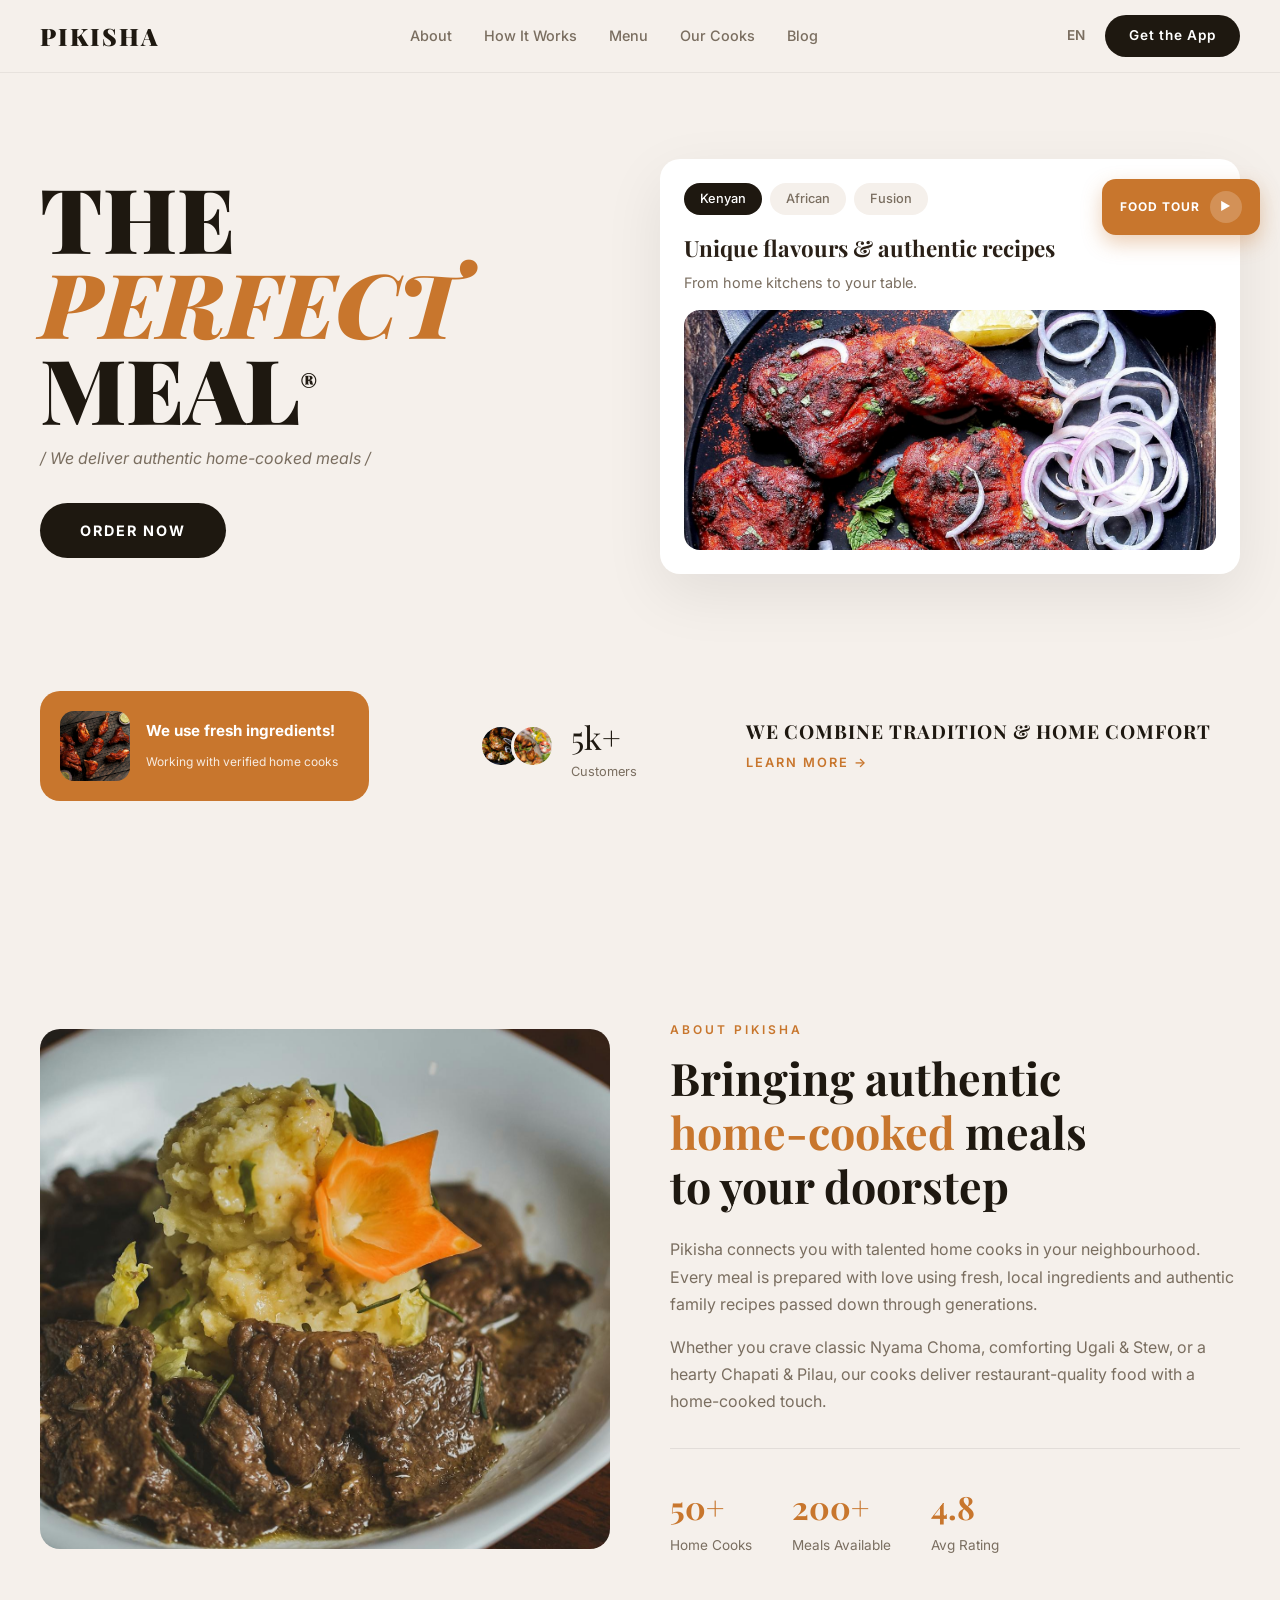
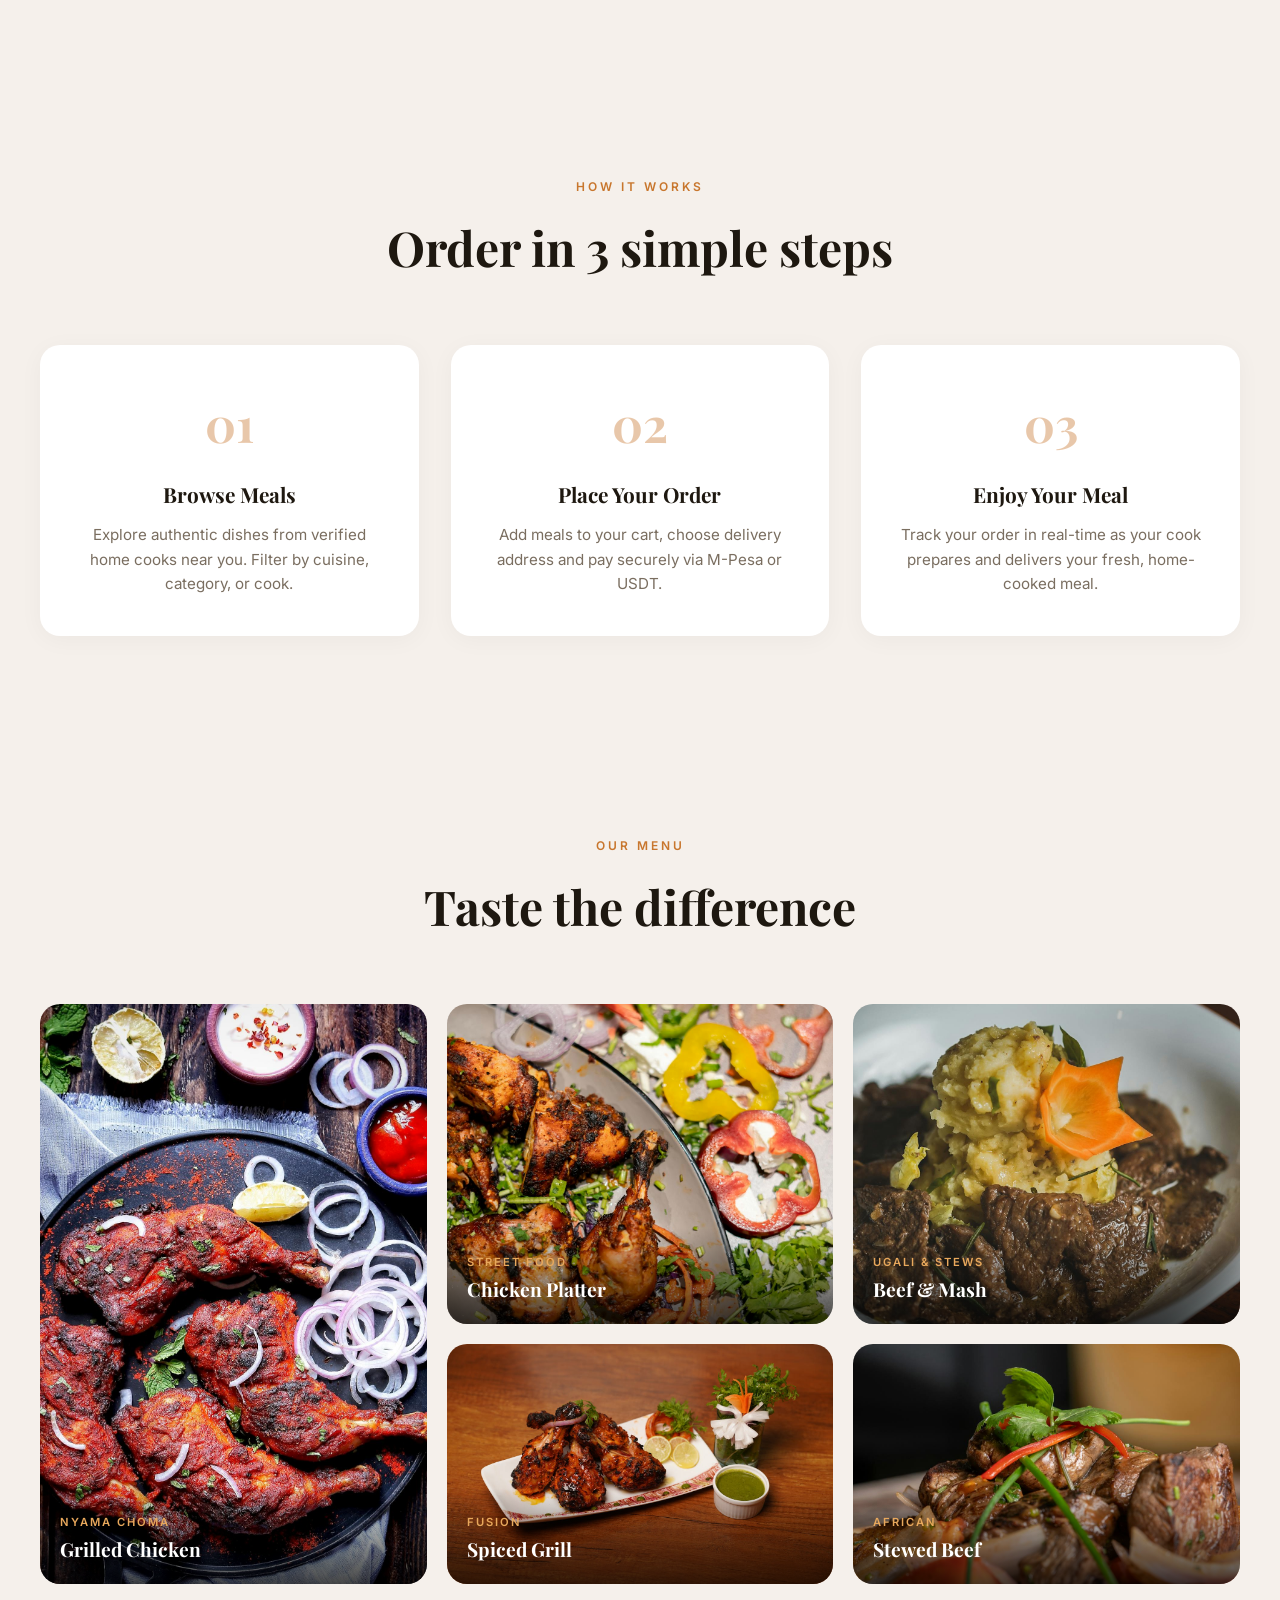
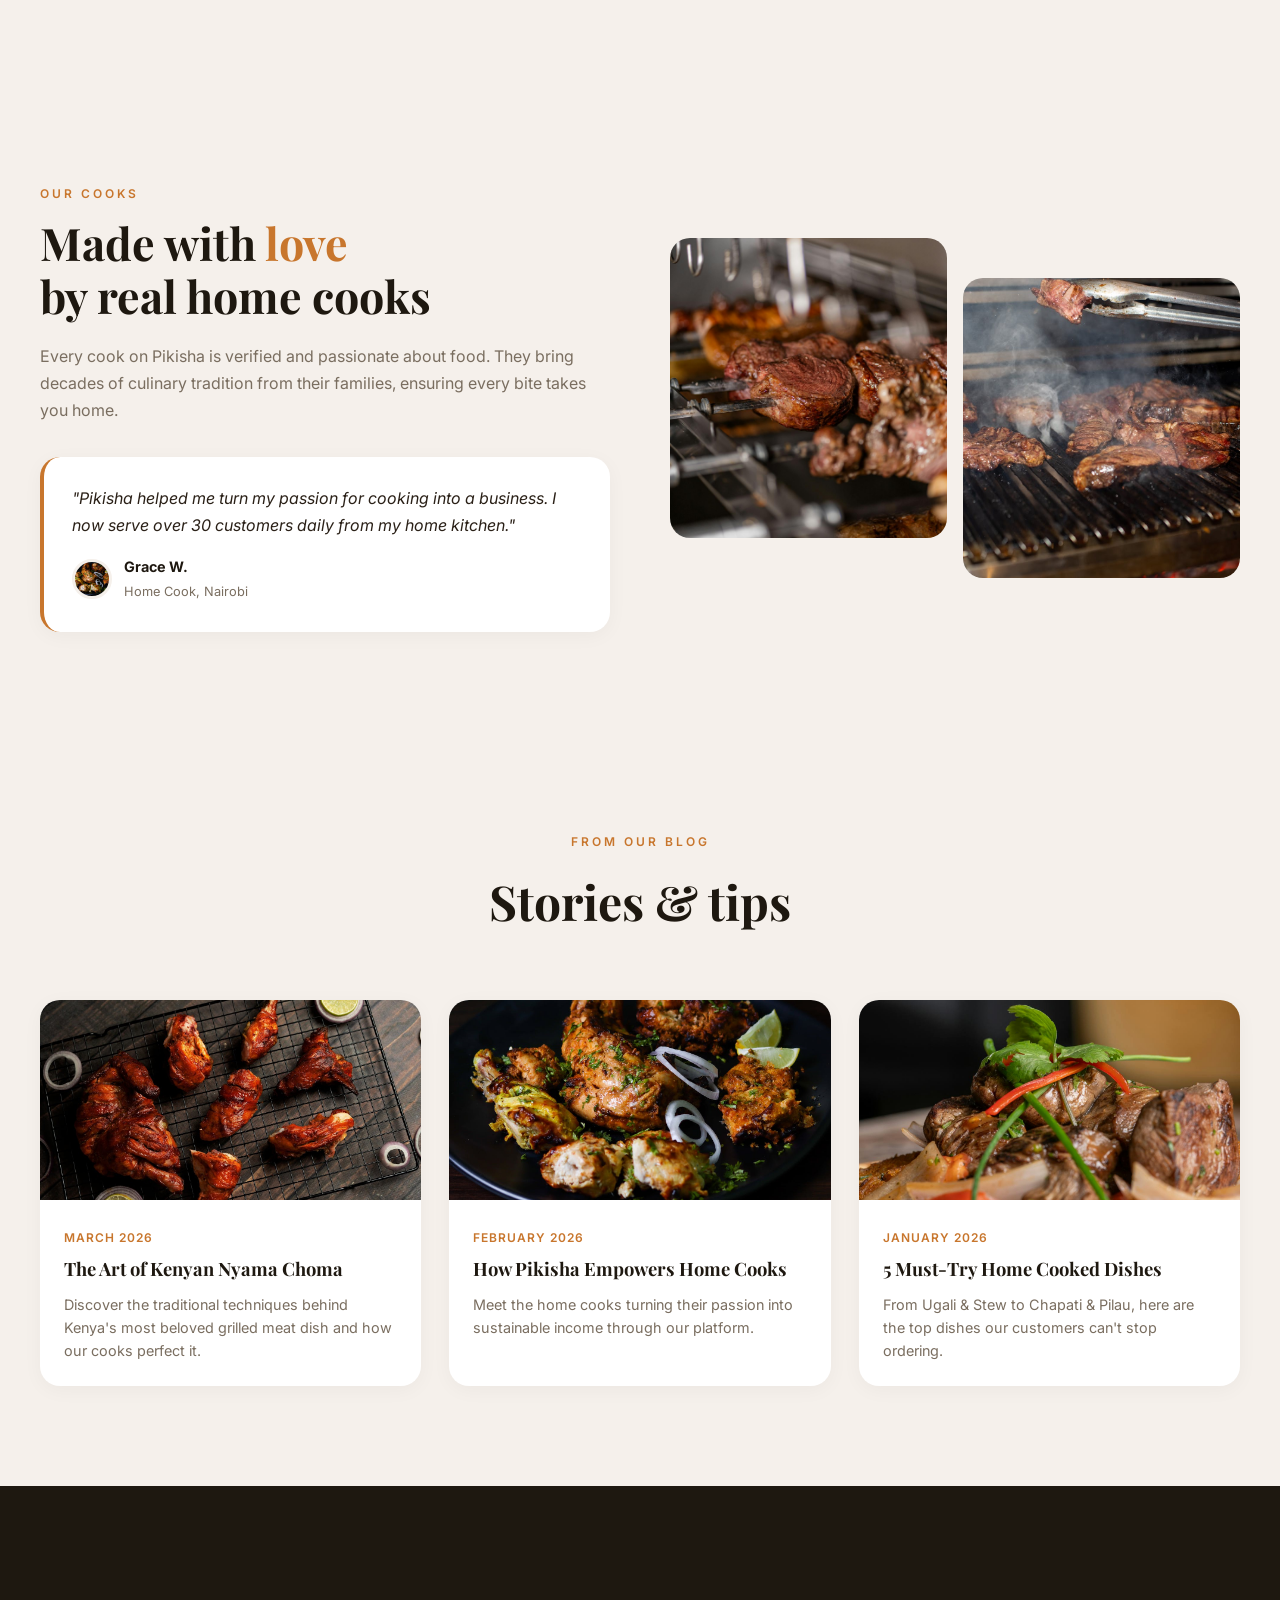
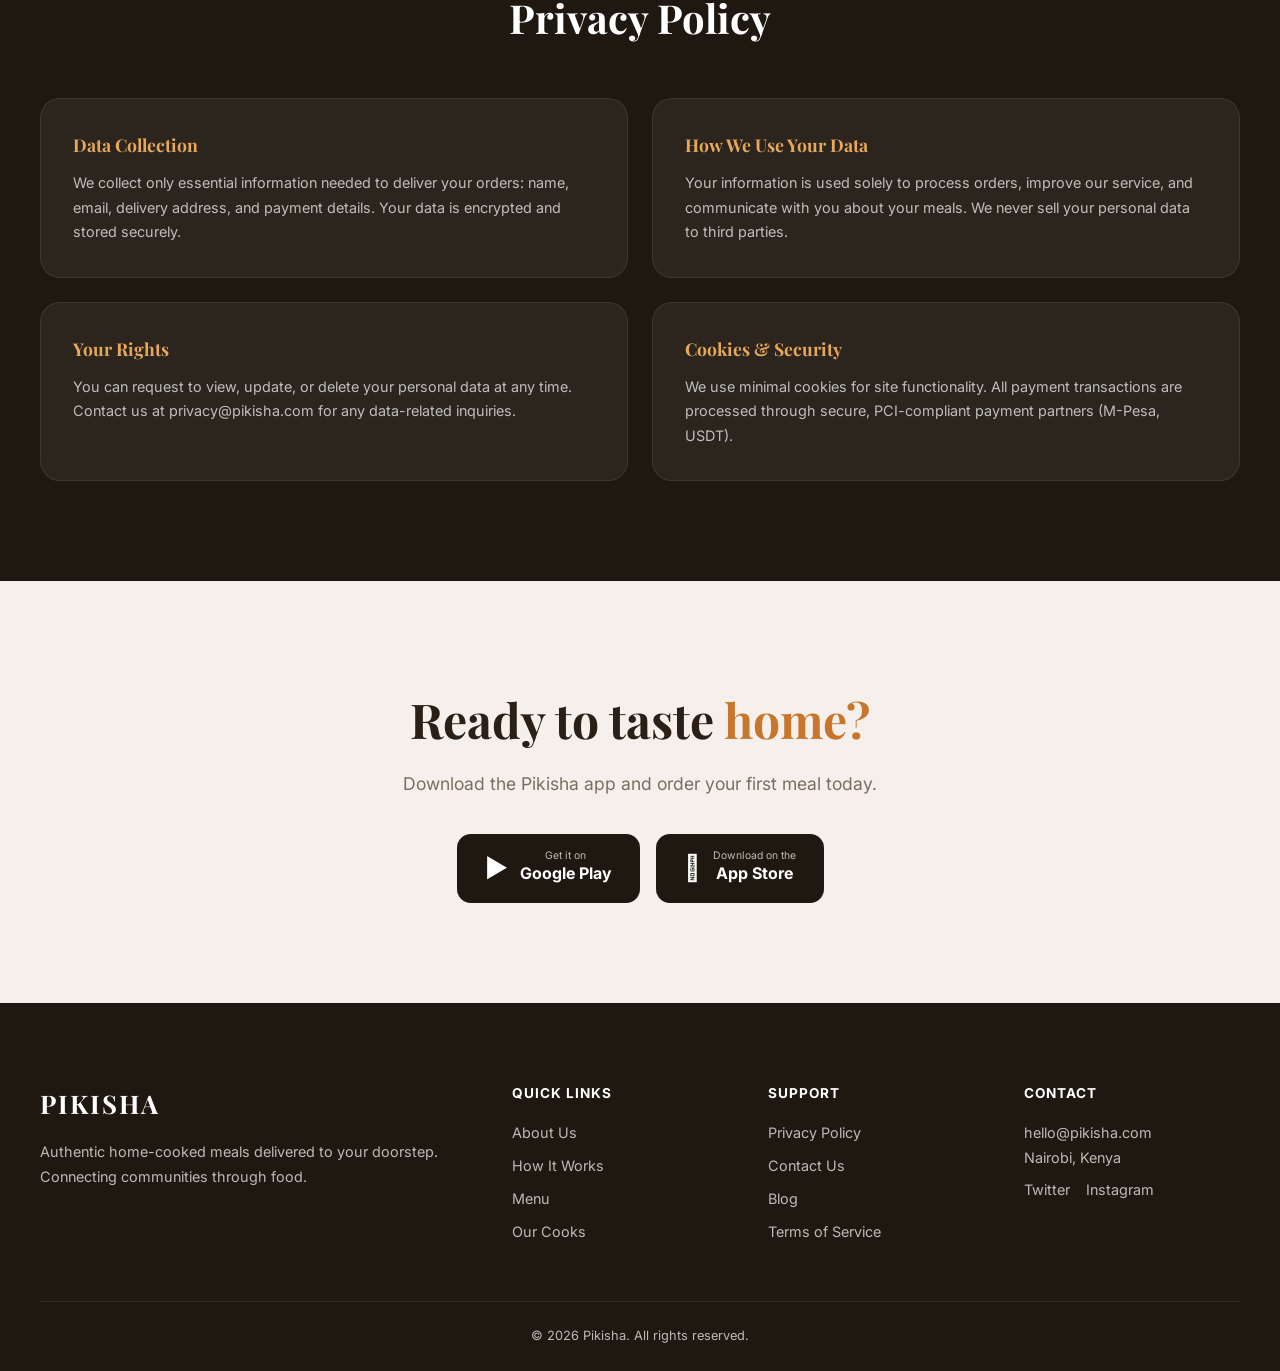
==== index.html @ 819c5a6e "first commit" ====
<!DOCTYPE html>
<html lang="en">
<head>
  <meta charset="UTF-8">
  <meta name="viewport" content="width=device-width, initial-scale=1.0">
  <title>Pikisha - Authentic Home-Cooked Meals Delivered</title>
  <link rel="stylesheet" href="style.css">
  <link href="https://fonts.googleapis.com/css2?family=Playfair+Display:wght@400;700;900&family=Inter:wght@300;400;500;600;700&display=swap" rel="stylesheet">
</head>
<body>

  <!-- Navigation -->
  <nav class="nav">
    <div class="nav-inner">
      <a href="#" class="logo">PIKISHA</a>
      <div class="nav-links" id="navLinks">
        <a href="#about">About</a>
        <a href="#how-it-works">How It Works</a>
        <a href="#menu">Menu</a>
        <a href="#cooks">Our Cooks</a>
        <a href="#blog">Blog</a>
      </div>
      <div class="nav-right">
        <a href="#privacy" class="nav-lang">EN</a>
        <a href="#contact" class="btn-nav">Get the App</a>
      </div>
      <button class="hamburger" id="hamburger" aria-label="Menu">
        <span></span><span></span><span></span>
      </button>
    </div>
  </nav>

  <!-- Hero Section -->
  <section class="hero">
    <div class="hero-left">
      <h1 class="hero-title">
        THE<br>
        <span class="hero-accent">PERFECT</span><br>
        MEAL<sup>&reg;</sup>
      </h1>
      <p class="hero-subtitle">/ We deliver authentic home-cooked meals /</p>
      <a href="#contact" class="btn-hero">ORDER NOW</a>
    </div>
    <div class="hero-right">
      <div class="hero-card">
        <div class="hero-card-tabs">
          <span class="tab active">Kenyan</span>
          <span class="tab">African</span>
          <span class="tab">Fusion</span>
        </div>
        <h3>Unique flavours &amp; authentic recipes</h3>
        <p class="hero-card-sub">From home kitchens to your table.</p>
        <div class="hero-card-image">
          <img src="pexels-saveurssecretes-5987010.jpg" alt="Grilled meat dish">
        </div>
      </div>
      <div class="hero-tour">
        <span>FOOD TOUR</span>
        <div class="tour-play">&#9654;</div>
      </div>
    </div>
    <div class="hero-bottom">
      <div class="hero-materials">
        <img src="pexels-mithulvarshan-8156645.jpg" alt="Fresh ingredients">
        <div class="materials-text">
          <strong>We use fresh ingredients!</strong>
          <span>Working with verified home cooks</span>
        </div>
      </div>
      <div class="hero-stats">
        <div class="stat-avatars">
          <div class="avatar" style="background-image:url('pexels-sohanikamat-8284645.jpg')"></div>
          <div class="avatar" style="background-image:url('pexels-lpfstudio023-31771054.jpg')"></div>
        </div>
        <div class="stat-number">
          <em>5k+</em>
          <span>Customers</span>
        </div>
      </div>
      <div class="hero-combine">
        <h4>WE COMBINE TRADITION &amp; HOME COMFORT</h4>
        <a href="#about" class="learn-more">LEARN MORE &rarr;</a>
      </div>
    </div>
  </section>

  <!-- About Section -->
  <section class="about" id="about">
    <div class="section-grid">
      <div class="about-image">
        <img src="pexels-itstorresgodwin-18176513.jpg" alt="Beef and mashed potatoes">
      </div>
      <div class="about-content">
        <p class="section-tag">ABOUT PIKISHA</p>
        <h2>Bringing authentic<br><span class="accent">home-cooked</span> meals<br>to your doorstep</h2>
        <p class="about-text">
          Pikisha connects you with talented home cooks in your neighbourhood. Every meal is prepared with love using fresh, local ingredients and authentic family recipes passed down through generations.
        </p>
        <p class="about-text">
          Whether you crave classic Nyama Choma, comforting Ugali &amp; Stew, or a hearty Chapati &amp; Pilau, our cooks deliver restaurant-quality food with a home-cooked touch.
        </p>
        <div class="about-stats">
          <div class="about-stat">
            <strong>50+</strong>
            <span>Home Cooks</span>
          </div>
          <div class="about-stat">
            <strong>200+</strong>
            <span>Meals Available</span>
          </div>
          <div class="about-stat">
            <strong>4.8</strong>
            <span>Avg Rating</span>
          </div>
        </div>
      </div>
    </div>
  </section>

  <!-- How It Works -->
  <section class="how-it-works" id="how-it-works">
    <p class="section-tag center">HOW IT WORKS</p>
    <h2 class="section-title">Order in 3 simple steps</h2>
    <div class="steps-grid">
      <div class="step-card">
        <div class="step-number">01</div>
        <h3>Browse Meals</h3>
        <p>Explore authentic dishes from verified home cooks near you. Filter by cuisine, category, or cook.</p>
      </div>
      <div class="step-card">
        <div class="step-number">02</div>
        <h3>Place Your Order</h3>
        <p>Add meals to your cart, choose delivery address and pay securely via M-Pesa or USDT.</p>
      </div>
      <div class="step-card">
        <div class="step-number">03</div>
        <h3>Enjoy Your Meal</h3>
        <p>Track your order in real-time as your cook prepares and delivers your fresh, home-cooked meal.</p>
      </div>
    </div>
  </section>

  <!-- Menu Gallery -->
  <section class="menu" id="menu">
    <p class="section-tag center">OUR MENU</p>
    <h2 class="section-title">Taste the difference</h2>
    <div class="menu-grid">
      <div class="menu-item large">
        <img src="pexels-saveurssecretes-5987010.jpg" alt="Tandoori chicken">
        <div class="menu-overlay">
          <span class="menu-cat">Nyama Choma</span>
          <h3>Grilled Chicken</h3>
        </div>
      </div>
      <div class="menu-item">
        <img src="pexels-lpfstudio023-31771054.jpg" alt="Grilled chicken platter">
        <div class="menu-overlay">
          <span class="menu-cat">Street Food</span>
          <h3>Chicken Platter</h3>
        </div>
      </div>
      <div class="menu-item">
        <img src="pexels-itstorresgodwin-18176513.jpg" alt="Beef stew">
        <div class="menu-overlay">
          <span class="menu-cat">Ugali &amp; Stews</span>
          <h3>Beef &amp; Mash</h3>
        </div>
      </div>
      <div class="menu-item">
        <img src="pexels-jack-baghel-2199968-20371531.jpg" alt="Grilled meat">
        <div class="menu-overlay">
          <span class="menu-cat">Fusion</span>
          <h3>Spiced Grill</h3>
        </div>
      </div>
      <div class="menu-item">
        <img src="pexels-nano-erdozain-120534369-30766446.jpg" alt="Meat dish">
        <div class="menu-overlay">
          <span class="menu-cat">African</span>
          <h3>Stewed Beef</h3>
        </div>
      </div>
    </div>
  </section>

  <!-- Cooks / Testimonial -->
  <section class="cooks" id="cooks">
    <div class="section-grid">
      <div class="cooks-content">
        <p class="section-tag">OUR COOKS</p>
        <h2>Made with <span class="accent">love</span><br>by real home cooks</h2>
        <p class="about-text">
          Every cook on Pikisha is verified and passionate about food. They bring decades of culinary tradition from their families, ensuring every bite takes you home.
        </p>
        <div class="testimonial">
          <p class="quote">"Pikisha helped me turn my passion for cooking into a business. I now serve over 30 customers daily from my home kitchen."</p>
          <div class="testimonial-author">
            <div class="avatar small" style="background-image:url('pexels-sohanikamat-8284645.jpg')"></div>
            <div>
              <strong>Grace W.</strong>
              <span>Home Cook, Nairobi</span>
            </div>
          </div>
        </div>
      </div>
      <div class="cooks-images">
        <img src="pexels-wolfart-32383601.jpg" alt="Grilling meat" class="cooks-img-1">
        <img src="pexels-vidalbalielojrfotografia-14515097.jpg" alt="Meat on grill" class="cooks-img-2">
      </div>
    </div>
  </section>

  <!-- Blog Section -->
  <section class="blog" id="blog">
    <p class="section-tag center">FROM OUR BLOG</p>
    <h2 class="section-title">Stories &amp; tips</h2>
    <div class="blog-grid">
      <article class="blog-card">
        <div class="blog-img">
          <img src="pexels-mithulvarshan-8156645.jpg" alt="Grilled chicken">
        </div>
        <div class="blog-body">
          <span class="blog-date">March 2026</span>
          <h3>The Art of Kenyan Nyama Choma</h3>
          <p>Discover the traditional techniques behind Kenya's most beloved grilled meat dish and how our cooks perfect it.</p>
        </div>
      </article>
      <article class="blog-card">
        <div class="blog-img">
          <img src="pexels-sohanikamat-8284645.jpg" alt="Chicken dish">
        </div>
        <div class="blog-body">
          <span class="blog-date">February 2026</span>
          <h3>How Pikisha Empowers Home Cooks</h3>
          <p>Meet the home cooks turning their passion into sustainable income through our platform.</p>
        </div>
      </article>
      <article class="blog-card">
        <div class="blog-img">
          <img src="pexels-nano-erdozain-120534369-30766446.jpg" alt="Stewed meat">
        </div>
        <div class="blog-body">
          <span class="blog-date">January 2026</span>
          <h3>5 Must-Try Home Cooked Dishes</h3>
          <p>From Ugali &amp; Stew to Chapati &amp; Pilau, here are the top dishes our customers can't stop ordering.</p>
        </div>
      </article>
    </div>
  </section>

  <!-- Privacy Policy -->
  <section class="privacy" id="privacy">
    <div class="privacy-inner">
      <h2>Privacy Policy</h2>
      <div class="privacy-grid">
        <div class="privacy-card">
          <h3>Data Collection</h3>
          <p>We collect only essential information needed to deliver your orders: name, email, delivery address, and payment details. Your data is encrypted and stored securely.</p>
        </div>
        <div class="privacy-card">
          <h3>How We Use Your Data</h3>
          <p>Your information is used solely to process orders, improve our service, and communicate with you about your meals. We never sell your personal data to third parties.</p>
        </div>
        <div class="privacy-card">
          <h3>Your Rights</h3>
          <p>You can request to view, update, or delete your personal data at any time. Contact us at privacy@pikisha.com for any data-related inquiries.</p>
        </div>
        <div class="privacy-card">
          <h3>Cookies &amp; Security</h3>
          <p>We use minimal cookies for site functionality. All payment transactions are processed through secure, PCI-compliant payment partners (M-Pesa, USDT).</p>
        </div>
      </div>
    </div>
  </section>

  <!-- Contact / CTA -->
  <section class="contact" id="contact">
    <div class="contact-inner">
      <h2>Ready to taste <span class="accent">home?</span></h2>
      <p>Download the Pikisha app and order your first meal today.</p>
      <div class="contact-buttons">
        <a href="#" class="btn-download">
          <span class="btn-icon">&#9654;</span>
          <div>
            <small>Get it on</small>
            <strong>Google Play</strong>
          </div>
        </a>
        <a href="#" class="btn-download">
          <span class="btn-icon">&#63743;</span>
          <div>
            <small>Download on the</small>
            <strong>App Store</strong>
          </div>
        </a>
      </div>
    </div>
  </section>

  <!-- Footer -->
  <footer class="footer">
    <div class="footer-inner">
      <div class="footer-col">
        <h3 class="footer-logo">PIKISHA</h3>
        <p>Authentic home-cooked meals delivered to your doorstep. Connecting communities through food.</p>
      </div>
      <div class="footer-col">
        <h4>Quick Links</h4>
        <a href="#about">About Us</a>
        <a href="#how-it-works">How It Works</a>
        <a href="#menu">Menu</a>
        <a href="#cooks">Our Cooks</a>
      </div>
      <div class="footer-col">
        <h4>Support</h4>
        <a href="#privacy">Privacy Policy</a>
        <a href="#contact">Contact Us</a>
        <a href="#blog">Blog</a>
        <a href="#">Terms of Service</a>
      </div>
      <div class="footer-col">
        <h4>Contact</h4>
        <p>hello@pikisha.com</p>
        <p>Nairobi, Kenya</p>
        <div class="social-links">
          <a href="#">Twitter</a>
          <a href="#">Instagram</a>
        </div>
      </div>
    </div>
    <div class="footer-bottom">
      <p>&copy; 2026 Pikisha. All rights reserved.</p>
    </div>
  </footer>

  <script src="script.js"></script>
</body>
</html>
---- style.css ----
/* ===== Reset & Base ===== */
*, *::before, *::after { margin: 0; padding: 0; box-sizing: border-box; }
html { scroll-behavior: smooth; }
body {
  font-family: 'Inter', sans-serif;
  background: #f5f0eb;
  color: #2a2017;
  line-height: 1.6;
  overflow-x: hidden;
}
img { max-width: 100%; display: block; }
a { text-decoration: none; color: inherit; }

/* ===== Colors ===== */
:root {
  --warm: #c8762d;
  --warm-light: #e8a85c;
  --dark: #1e1810;
  --cream: #f5f0eb;
  --card: #ffffff;
  --text: #2a2017;
  --text-light: #7a6e60;
  --text-lighter: #b0a595;
  --radius: 20px;
}

/* ===== Typography ===== */
h1, h2, h3, h4 { font-family: 'Playfair Display', serif; }
.accent { color: var(--warm); }
.section-tag {
  font-size: 0.75rem;
  letter-spacing: 3px;
  text-transform: uppercase;
  color: var(--warm);
  font-weight: 600;
  margin-bottom: 12px;
}
.section-tag.center { text-align: center; }
.section-title {
  font-size: clamp(2rem, 4vw, 3rem);
  text-align: center;
  margin-bottom: 60px;
  color: var(--dark);
}

/* ===== Navigation ===== */
.nav {
  position: fixed;
  top: 0; left: 0; right: 0;
  z-index: 100;
  background: rgba(245, 240, 235, 0.92);
  backdrop-filter: blur(16px);
  border-bottom: 1px solid rgba(0,0,0,0.06);
}
.nav-inner {
  max-width: 1280px;
  margin: 0 auto;
  padding: 0 40px;
  height: 72px;
  display: flex;
  align-items: center;
  justify-content: space-between;
}
.logo {
  font-family: 'Playfair Display', serif;
  font-size: 1.5rem;
  font-weight: 900;
  letter-spacing: 2px;
  color: var(--dark);
}
.nav-links { display: flex; gap: 32px; }
.nav-links a {
  font-size: 0.9rem;
  font-weight: 500;
  color: var(--text-light);
  transition: color 0.2s;
}
.nav-links a:hover { color: var(--warm); }
.nav-right { display: flex; align-items: center; gap: 20px; }
.nav-lang { font-size: 0.85rem; font-weight: 600; color: var(--text-light); }
.btn-nav {
  background: var(--dark);
  color: #fff;
  padding: 10px 24px;
  border-radius: 50px;
  font-size: 0.85rem;
  font-weight: 600;
  letter-spacing: 1px;
  transition: background 0.2s;
}
.btn-nav:hover { background: var(--warm); }
.hamburger {
  display: none;
  flex-direction: column;
  gap: 5px;
  background: none;
  border: none;
  cursor: pointer;
}
.hamburger span {
  width: 24px; height: 2px;
  background: var(--dark);
  transition: 0.3s;
}

/* ===== Hero ===== */
.hero {
  max-width: 1280px;
  margin: 0 auto;
  padding: 120px 40px 60px;
  display: grid;
  grid-template-columns: 1fr 1fr;
  grid-template-rows: auto auto;
  gap: 40px;
  min-height: 100vh;
  align-items: center;
}
.hero-left { grid-row: 1; }
.hero-title {
  font-size: clamp(3.5rem, 7vw, 6.5rem);
  font-weight: 900;
  line-height: 0.95;
  color: var(--dark);
  margin-bottom: 16px;
}
.hero-title sup { font-size: 0.3em; vertical-align: super; }
.hero-accent {
  font-family: 'Playfair Display', serif;
  font-style: italic;
  color: var(--warm);
}
.hero-subtitle {
  font-size: 1rem;
  color: var(--text-light);
  font-style: italic;
  margin-bottom: 32px;
}
.btn-hero {
  display: inline-block;
  background: var(--dark);
  color: #fff;
  padding: 16px 40px;
  border-radius: 50px;
  font-size: 0.9rem;
  font-weight: 700;
  letter-spacing: 2px;
  transition: all 0.3s;
}
.btn-hero:hover {
  background: var(--warm);
  transform: translateY(-2px);
  box-shadow: 0 8px 24px rgba(200, 118, 45, 0.3);
}

.hero-right { grid-row: 1; position: relative; }
.hero-card {
  background: var(--card);
  border-radius: var(--radius);
  padding: 24px;
  box-shadow: 0 20px 60px rgba(0,0,0,0.08);
}
.hero-card-tabs { display: flex; gap: 8px; margin-bottom: 16px; }
.tab {
  padding: 6px 16px;
  border-radius: 20px;
  font-size: 0.8rem;
  font-weight: 500;
  background: var(--cream);
  color: var(--text-light);
  cursor: pointer;
  transition: 0.2s;
}
.tab.active { background: var(--dark); color: #fff; }
.hero-card h3 {
  font-size: 1.4rem;
  margin-bottom: 4px;
}
.hero-card-sub { font-size: 0.9rem; color: var(--text-light); margin-bottom: 16px; }
.hero-card-image {
  border-radius: 16px;
  overflow: hidden;
  height: 240px;
}
.hero-card-image img {
  width: 100%; height: 100%;
  object-fit: cover;
}
.hero-tour {
  position: absolute;
  top: 20px;
  right: -20px;
  background: var(--warm);
  color: #fff;
  padding: 12px 18px;
  border-radius: 14px;
  display: flex;
  align-items: center;
  gap: 10px;
  font-size: 0.75rem;
  font-weight: 700;
  letter-spacing: 1px;
  box-shadow: 0 8px 20px rgba(200, 118, 45, 0.35);
}
.tour-play {
  width: 32px; height: 32px;
  background: rgba(255,255,255,0.2);
  border-radius: 50%;
  display: flex;
  align-items: center;
  justify-content: center;
  font-size: 0.7rem;
}

/* Hero bottom row */
.hero-bottom {
  grid-column: 1 / -1;
  display: grid;
  grid-template-columns: 1fr 1fr 1.5fr;
  gap: 24px;
  align-items: center;
}
.hero-materials {
  background: var(--warm);
  border-radius: var(--radius);
  padding: 20px;
  display: flex;
  gap: 16px;
  align-items: center;
  color: #fff;
}
.hero-materials img {
  width: 70px; height: 70px;
  border-radius: 14px;
  object-fit: cover;
}
.materials-text strong {
  display: block;
  font-size: 0.95rem;
  margin-bottom: 4px;
}
.materials-text span { font-size: 0.75rem; opacity: 0.85; }

.hero-stats { display: flex; align-items: center; gap: 16px; justify-content: center; }
.stat-avatars { display: flex; }
.avatar {
  width: 44px; height: 44px;
  border-radius: 50%;
  background-size: cover;
  background-position: center;
  border: 3px solid var(--cream);
}
.avatar:nth-child(2) { margin-left: -12px; }
.avatar.small { width: 40px; height: 40px; }
.stat-number em {
  font-family: 'Playfair Display', serif;
  font-size: 2rem;
  color: var(--dark);
  font-style: normal;
}
.stat-number span {
  display: block;
  font-size: 0.8rem;
  color: var(--text-light);
}

.hero-combine h4 {
  font-size: 1.2rem;
  letter-spacing: 1px;
  color: var(--dark);
  line-height: 1.4;
}
.learn-more {
  display: inline-block;
  margin-top: 8px;
  font-size: 0.8rem;
  font-weight: 600;
  letter-spacing: 2px;
  color: var(--warm);
}

/* ===== About ===== */
.about {
  padding: 120px 40px;
  max-width: 1280px;
  margin: 0 auto;
}
.section-grid {
  display: grid;
  grid-template-columns: 1fr 1fr;
  gap: 60px;
  align-items: center;
}
.about-image {
  border-radius: var(--radius);
  overflow: hidden;
  height: 520px;
}
.about-image img {
  width: 100%; height: 100%;
  object-fit: cover;
}
.about-content h2 {
  font-size: clamp(2rem, 3.5vw, 2.8rem);
  line-height: 1.2;
  margin-bottom: 24px;
  color: var(--dark);
}
.about-text {
  font-size: 1rem;
  color: var(--text-light);
  margin-bottom: 16px;
  line-height: 1.7;
}
.about-stats {
  display: flex;
  gap: 40px;
  margin-top: 32px;
  padding-top: 32px;
  border-top: 1px solid rgba(0,0,0,0.08);
}
.about-stat strong {
  display: block;
  font-family: 'Playfair Display', serif;
  font-size: 2rem;
  color: var(--warm);
}
.about-stat span {
  font-size: 0.85rem;
  color: var(--text-light);
}

/* ===== How It Works ===== */
.how-it-works {
  padding: 100px 40px;
  max-width: 1280px;
  margin: 0 auto;
}
.steps-grid {
  display: grid;
  grid-template-columns: repeat(3, 1fr);
  gap: 32px;
}
.step-card {
  background: var(--card);
  border-radius: var(--radius);
  padding: 40px 32px;
  text-align: center;
  box-shadow: 0 4px 24px rgba(0,0,0,0.04);
  transition: transform 0.3s, box-shadow 0.3s;
}
.step-card:hover {
  transform: translateY(-6px);
  box-shadow: 0 12px 40px rgba(0,0,0,0.08);
}
.step-number {
  font-family: 'Playfair Display', serif;
  font-size: 3rem;
  font-weight: 700;
  color: var(--warm);
  opacity: 0.4;
  margin-bottom: 16px;
}
.step-card h3 {
  font-size: 1.3rem;
  margin-bottom: 12px;
  color: var(--dark);
}
.step-card p {
  font-size: 0.95rem;
  color: var(--text-light);
  line-height: 1.6;
}

/* ===== Menu Gallery ===== */
.menu {
  padding: 100px 40px;
  max-width: 1280px;
  margin: 0 auto;
}
.menu-grid {
  display: grid;
  grid-template-columns: repeat(3, 1fr);
  grid-template-rows: 320px 240px;
  gap: 20px;
}
.menu-item {
  border-radius: var(--radius);
  overflow: hidden;
  position: relative;
  cursor: pointer;
}
.menu-item.large {
  grid-row: 1 / 3;
}
.menu-item img {
  width: 100%; height: 100%;
  object-fit: cover;
  transition: transform 0.4s;
}
.menu-item:hover img { transform: scale(1.05); }
.menu-overlay {
  position: absolute;
  bottom: 0; left: 0; right: 0;
  padding: 20px;
  background: linear-gradient(transparent, rgba(0,0,0,0.7));
  color: #fff;
}
.menu-cat {
  font-size: 0.7rem;
  font-weight: 600;
  letter-spacing: 2px;
  text-transform: uppercase;
  color: var(--warm-light);
}
.menu-overlay h3 {
  font-size: 1.2rem;
  color: #fff;
}

/* ===== Cooks ===== */
.cooks {
  padding: 100px 40px;
  max-width: 1280px;
  margin: 0 auto;
}
.cooks-content h2 {
  font-size: clamp(2rem, 3.5vw, 2.8rem);
  line-height: 1.2;
  margin-bottom: 20px;
  color: var(--dark);
}
.testimonial {
  margin-top: 32px;
  padding: 28px;
  background: var(--card);
  border-radius: var(--radius);
  border-left: 4px solid var(--warm);
  box-shadow: 0 4px 20px rgba(0,0,0,0.04);
}
.quote {
  font-style: italic;
  font-size: 1rem;
  color: var(--text);
  line-height: 1.7;
  margin-bottom: 16px;
}
.testimonial-author {
  display: flex;
  align-items: center;
  gap: 12px;
}
.testimonial-author strong {
  display: block;
  font-size: 0.9rem;
  color: var(--dark);
}
.testimonial-author span {
  font-size: 0.8rem;
  color: var(--text-light);
}
.cooks-images {
  display: grid;
  grid-template-columns: 1fr 1fr;
  gap: 16px;
}
.cooks-img-1, .cooks-img-2 {
  border-radius: var(--radius);
  height: 300px;
  object-fit: cover;
  width: 100%;
}
.cooks-img-2 { margin-top: 40px; }

/* ===== Blog ===== */
.blog {
  padding: 100px 40px;
  max-width: 1280px;
  margin: 0 auto;
}
.blog-grid {
  display: grid;
  grid-template-columns: repeat(3, 1fr);
  gap: 28px;
}
.blog-card {
  background: var(--card);
  border-radius: var(--radius);
  overflow: hidden;
  box-shadow: 0 4px 20px rgba(0,0,0,0.04);
  transition: transform 0.3s, box-shadow 0.3s;
}
.blog-card:hover {
  transform: translateY(-4px);
  box-shadow: 0 12px 40px rgba(0,0,0,0.08);
}
.blog-img { height: 200px; overflow: hidden; }
.blog-img img { width: 100%; height: 100%; object-fit: cover; transition: transform 0.4s; }
.blog-card:hover .blog-img img { transform: scale(1.05); }
.blog-body { padding: 24px; }
.blog-date {
  font-size: 0.75rem;
  color: var(--warm);
  font-weight: 600;
  letter-spacing: 1px;
  text-transform: uppercase;
}
.blog-body h3 {
  font-size: 1.15rem;
  margin: 8px 0 12px;
  color: var(--dark);
  line-height: 1.3;
}
.blog-body p {
  font-size: 0.9rem;
  color: var(--text-light);
  line-height: 1.6;
}

/* ===== Privacy ===== */
.privacy {
  padding: 100px 40px;
  background: var(--dark);
  color: #fff;
}
.privacy-inner {
  max-width: 1280px;
  margin: 0 auto;
}
.privacy h2 {
  font-size: clamp(2rem, 4vw, 2.5rem);
  text-align: center;
  margin-bottom: 48px;
}
.privacy-grid {
  display: grid;
  grid-template-columns: repeat(2, 1fr);
  gap: 24px;
}
.privacy-card {
  background: rgba(255,255,255,0.06);
  border-radius: var(--radius);
  padding: 32px;
  border: 1px solid rgba(255,255,255,0.08);
}
.privacy-card h3 {
  font-size: 1.1rem;
  margin-bottom: 12px;
  color: var(--warm-light);
}
.privacy-card p {
  font-size: 0.9rem;
  color: rgba(255,255,255,0.7);
  line-height: 1.7;
}

/* ===== Contact / CTA ===== */
.contact {
  padding: 100px 40px;
}
.contact-inner {
  max-width: 700px;
  margin: 0 auto;
  text-align: center;
}
.contact h2 {
  font-size: clamp(2rem, 4vw, 3rem);
  margin-bottom: 12px;
}
.contact p {
  font-size: 1.1rem;
  color: var(--text-light);
  margin-bottom: 36px;
}
.contact-buttons { display: flex; gap: 16px; justify-content: center; }
.btn-download {
  display: flex;
  align-items: center;
  gap: 12px;
  background: var(--dark);
  color: #fff;
  padding: 14px 28px;
  border-radius: 14px;
  transition: background 0.2s;
}
.btn-download:hover { background: var(--warm); }
.btn-icon { font-size: 1.6rem; }
.btn-download small {
  display: block;
  font-size: 0.65rem;
  opacity: 0.7;
  line-height: 1;
}
.btn-download strong { font-size: 1rem; }

/* ===== Footer ===== */
.footer {
  background: var(--dark);
  color: rgba(255,255,255,0.7);
  padding: 80px 40px 24px;
}
.footer-inner {
  max-width: 1280px;
  margin: 0 auto;
  display: grid;
  grid-template-columns: 2fr 1fr 1fr 1fr;
  gap: 40px;
}
.footer-logo {
  font-family: 'Playfair Display', serif;
  font-size: 1.6rem;
  color: #fff;
  letter-spacing: 2px;
  margin-bottom: 16px;
}
.footer-col p { font-size: 0.9rem; line-height: 1.7; }
.footer-col h4 {
  font-family: 'Inter', sans-serif;
  font-size: 0.85rem;
  font-weight: 700;
  letter-spacing: 1px;
  text-transform: uppercase;
  color: #fff;
  margin-bottom: 16px;
}
.footer-col a {
  display: block;
  font-size: 0.9rem;
  margin-bottom: 10px;
  transition: color 0.2s;
}
.footer-col a:hover { color: var(--warm-light); }
.social-links { display: flex; gap: 16px; margin-top: 8px; }
.social-links a { margin-bottom: 0; }
.footer-bottom {
  max-width: 1280px;
  margin: 48px auto 0;
  padding-top: 24px;
  border-top: 1px solid rgba(255,255,255,0.08);
  text-align: center;
  font-size: 0.8rem;
}

/* ===== Responsive ===== */
@media (max-width: 960px) {
  .hero {
    grid-template-columns: 1fr;
    padding-top: 100px;
    min-height: auto;
  }
  .hero-right { order: -1; }
  .hero-bottom { grid-template-columns: 1fr; }
  .hero-tour { right: 10px; }

  .section-grid { grid-template-columns: 1fr; }
  .about-image { height: 320px; }
  .steps-grid { grid-template-columns: 1fr; }
  .menu-grid {
    grid-template-columns: 1fr 1fr;
    grid-template-rows: auto;
  }
  .menu-item.large { grid-row: auto; }
  .blog-grid { grid-template-columns: 1fr; }
  .privacy-grid { grid-template-columns: 1fr; }
  .footer-inner { grid-template-columns: 1fr 1fr; }
  .cooks-images { grid-template-columns: 1fr; }
  .cooks-img-2 { margin-top: 0; }
}

@media (max-width: 640px) {
  .nav-links, .nav-right { display: none; }
  .nav-links.open {
    display: flex;
    flex-direction: column;
    position: absolute;
    top: 72px; left: 0; right: 0;
    background: var(--cream);
    padding: 24px 40px;
    border-bottom: 1px solid rgba(0,0,0,0.06);
    box-shadow: 0 8px 24px rgba(0,0,0,0.06);
  }
  .hamburger { display: flex; }

  .hero { padding: 100px 20px 40px; }
  .hero-title { font-size: 3rem; }
  .menu-grid { grid-template-columns: 1fr; }
  .contact-buttons { flex-direction: column; align-items: center; }
  .footer-inner { grid-template-columns: 1fr; }
  .about, .how-it-works, .menu, .cooks, .blog, .contact { padding: 60px 20px; }
  .privacy { padding: 60px 20px; }
}

/* ===== Animations ===== */
.fade-in {
  opacity: 0;
  transform: translateY(30px);
  transition: opacity 0.7s ease, transform 0.7s ease;
}
.fade-in.visible {
  opacity: 1;
  transform: translateY(0);
}
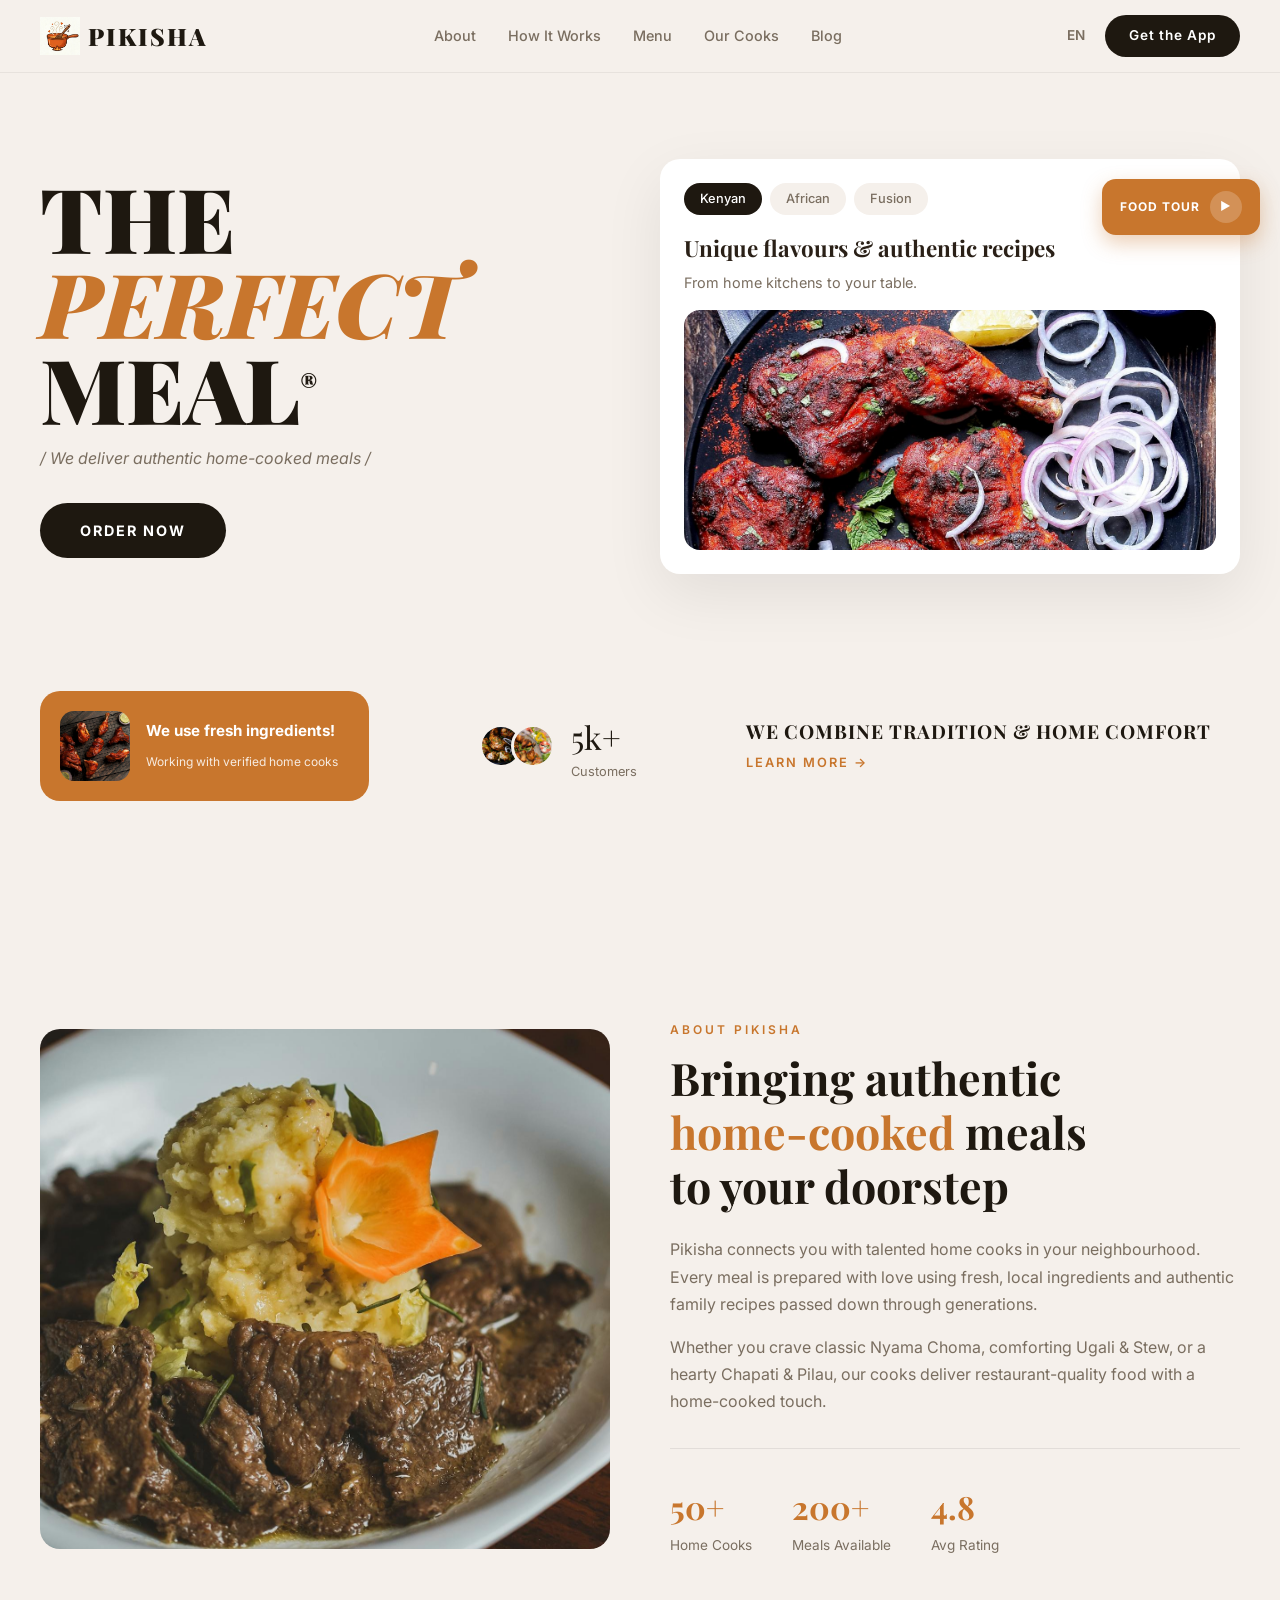
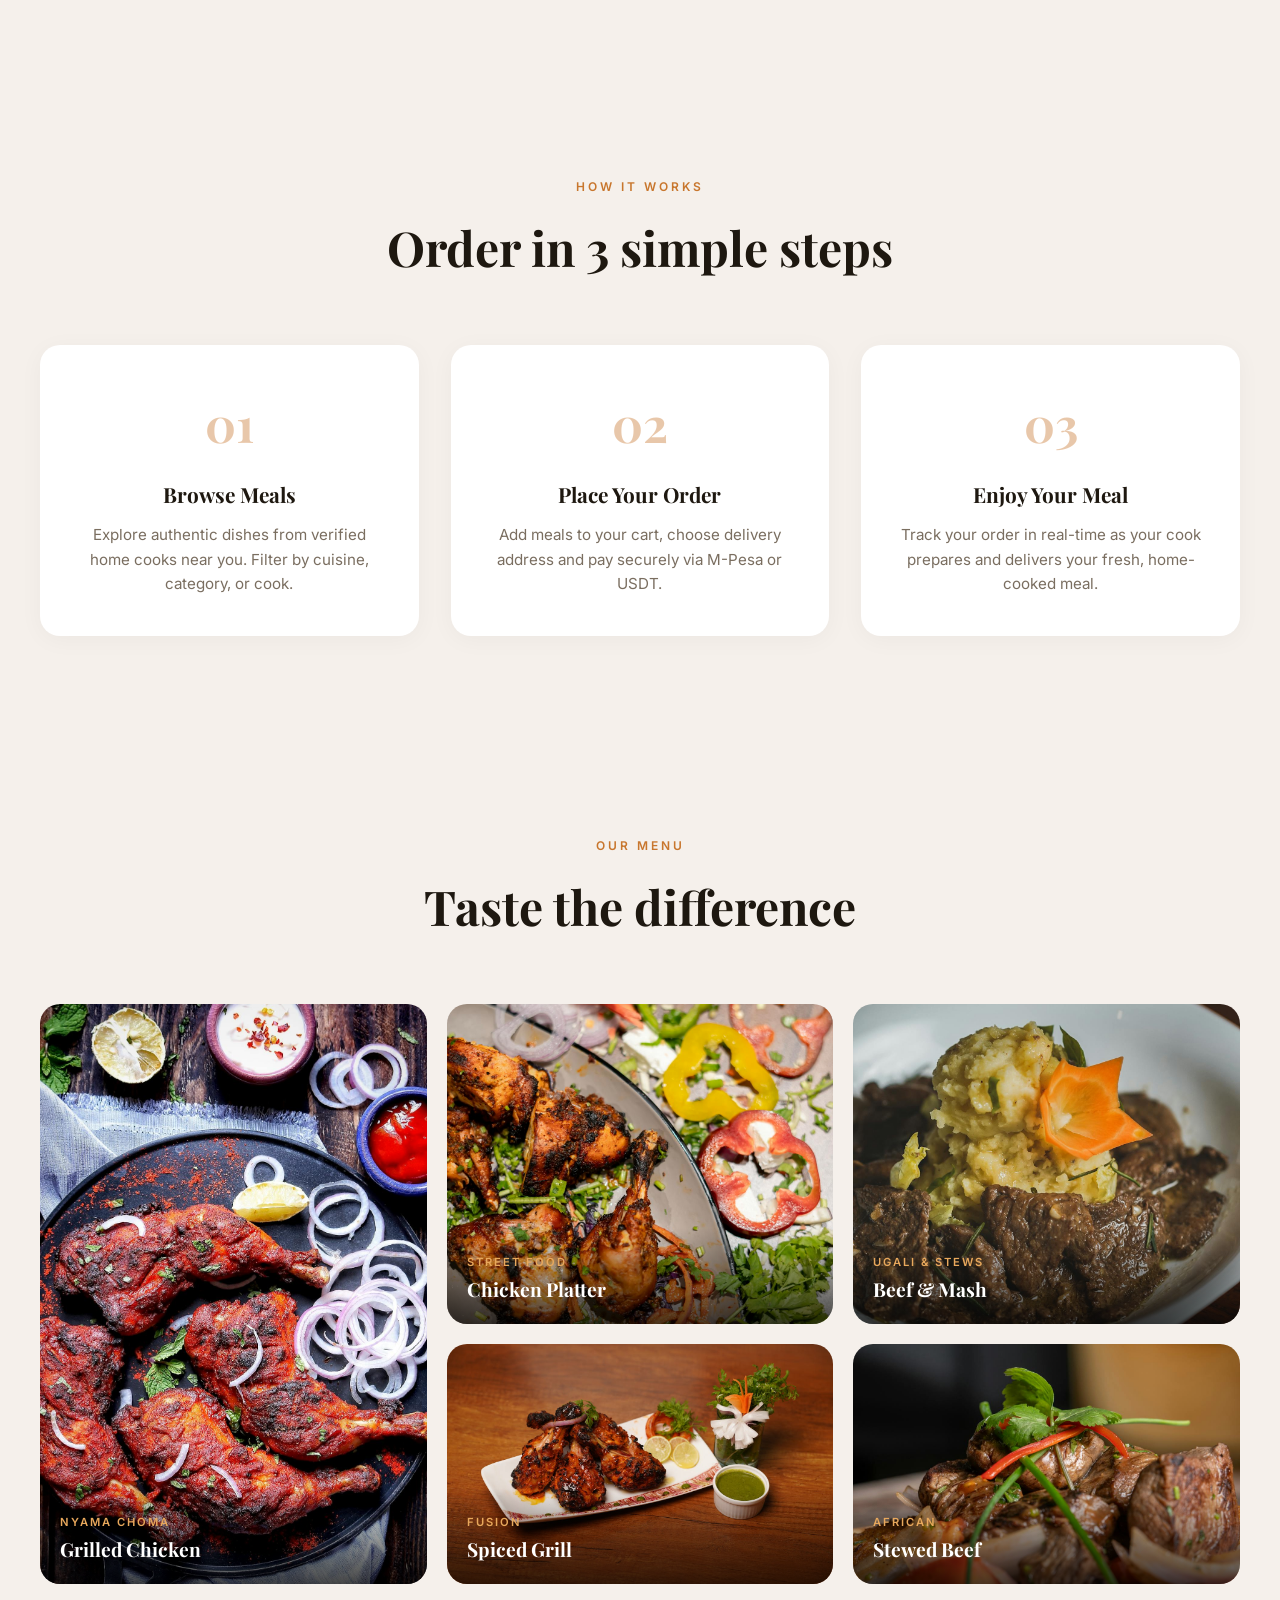
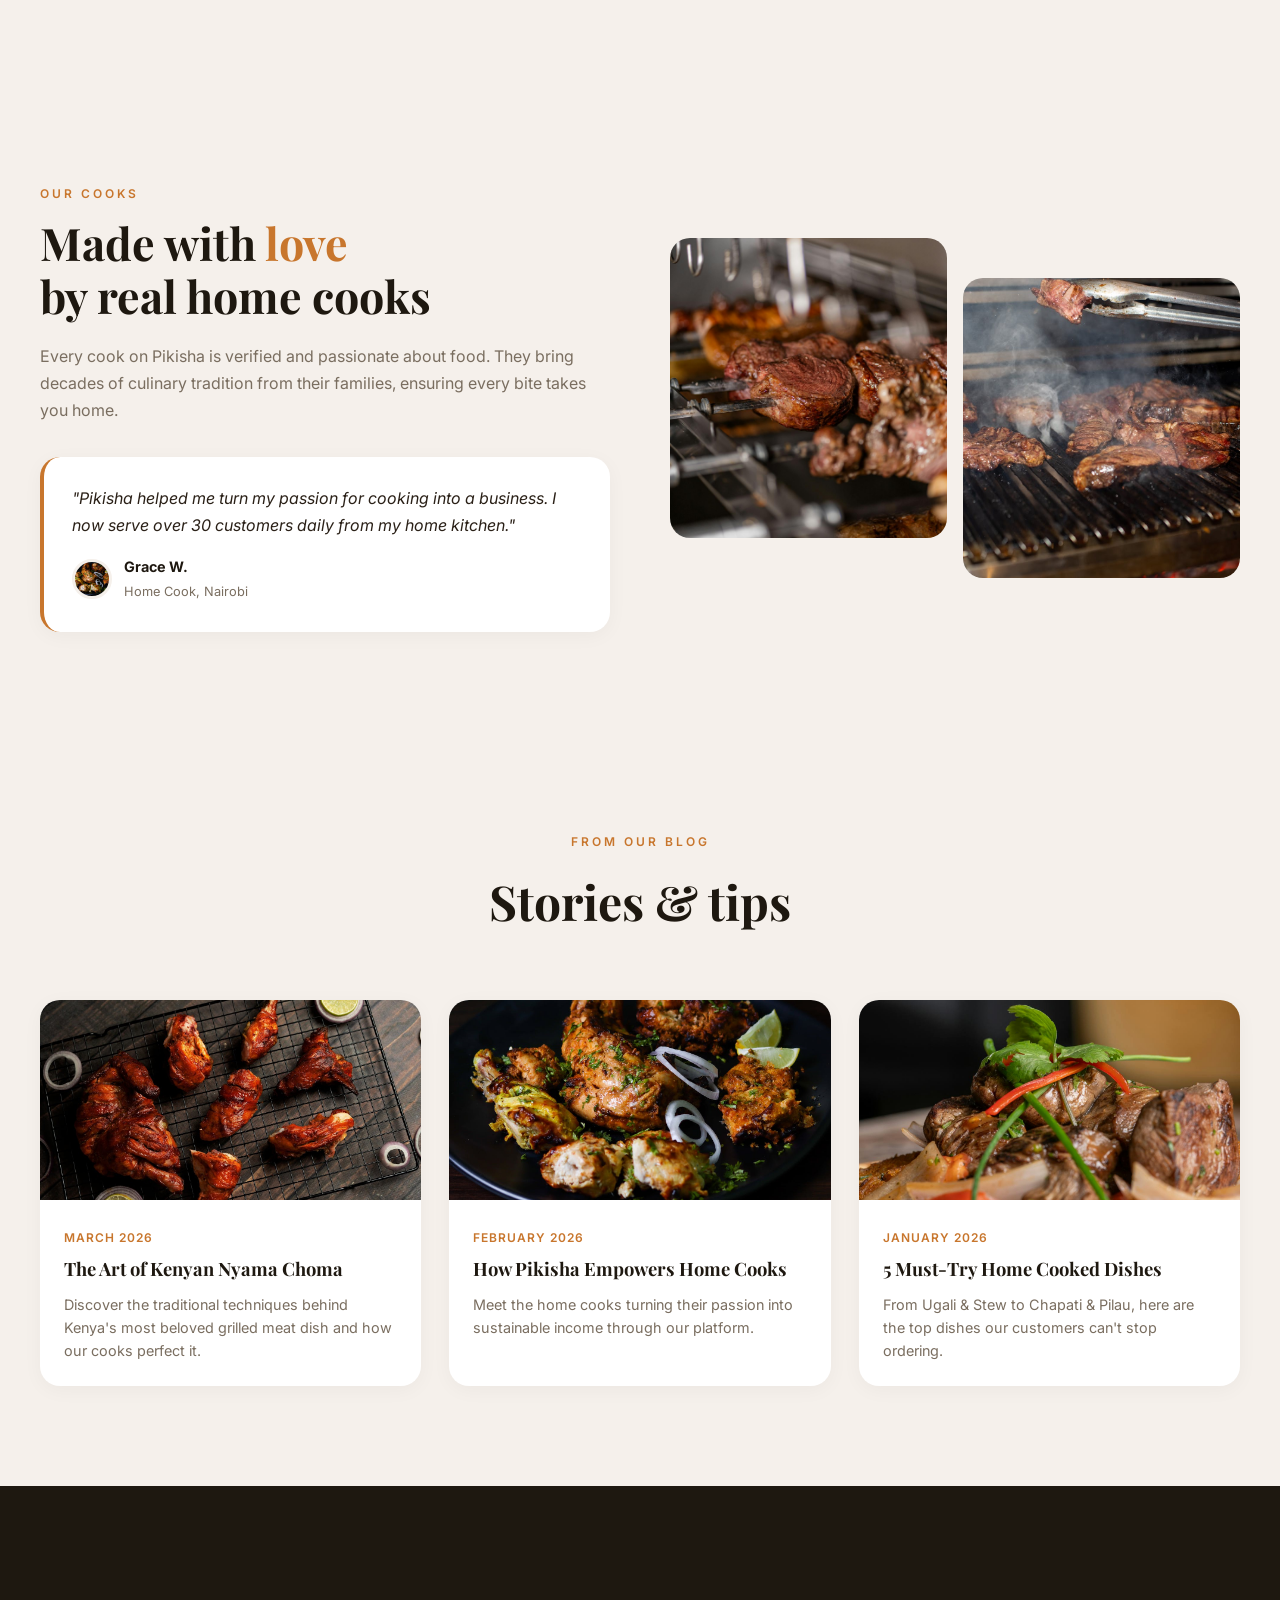
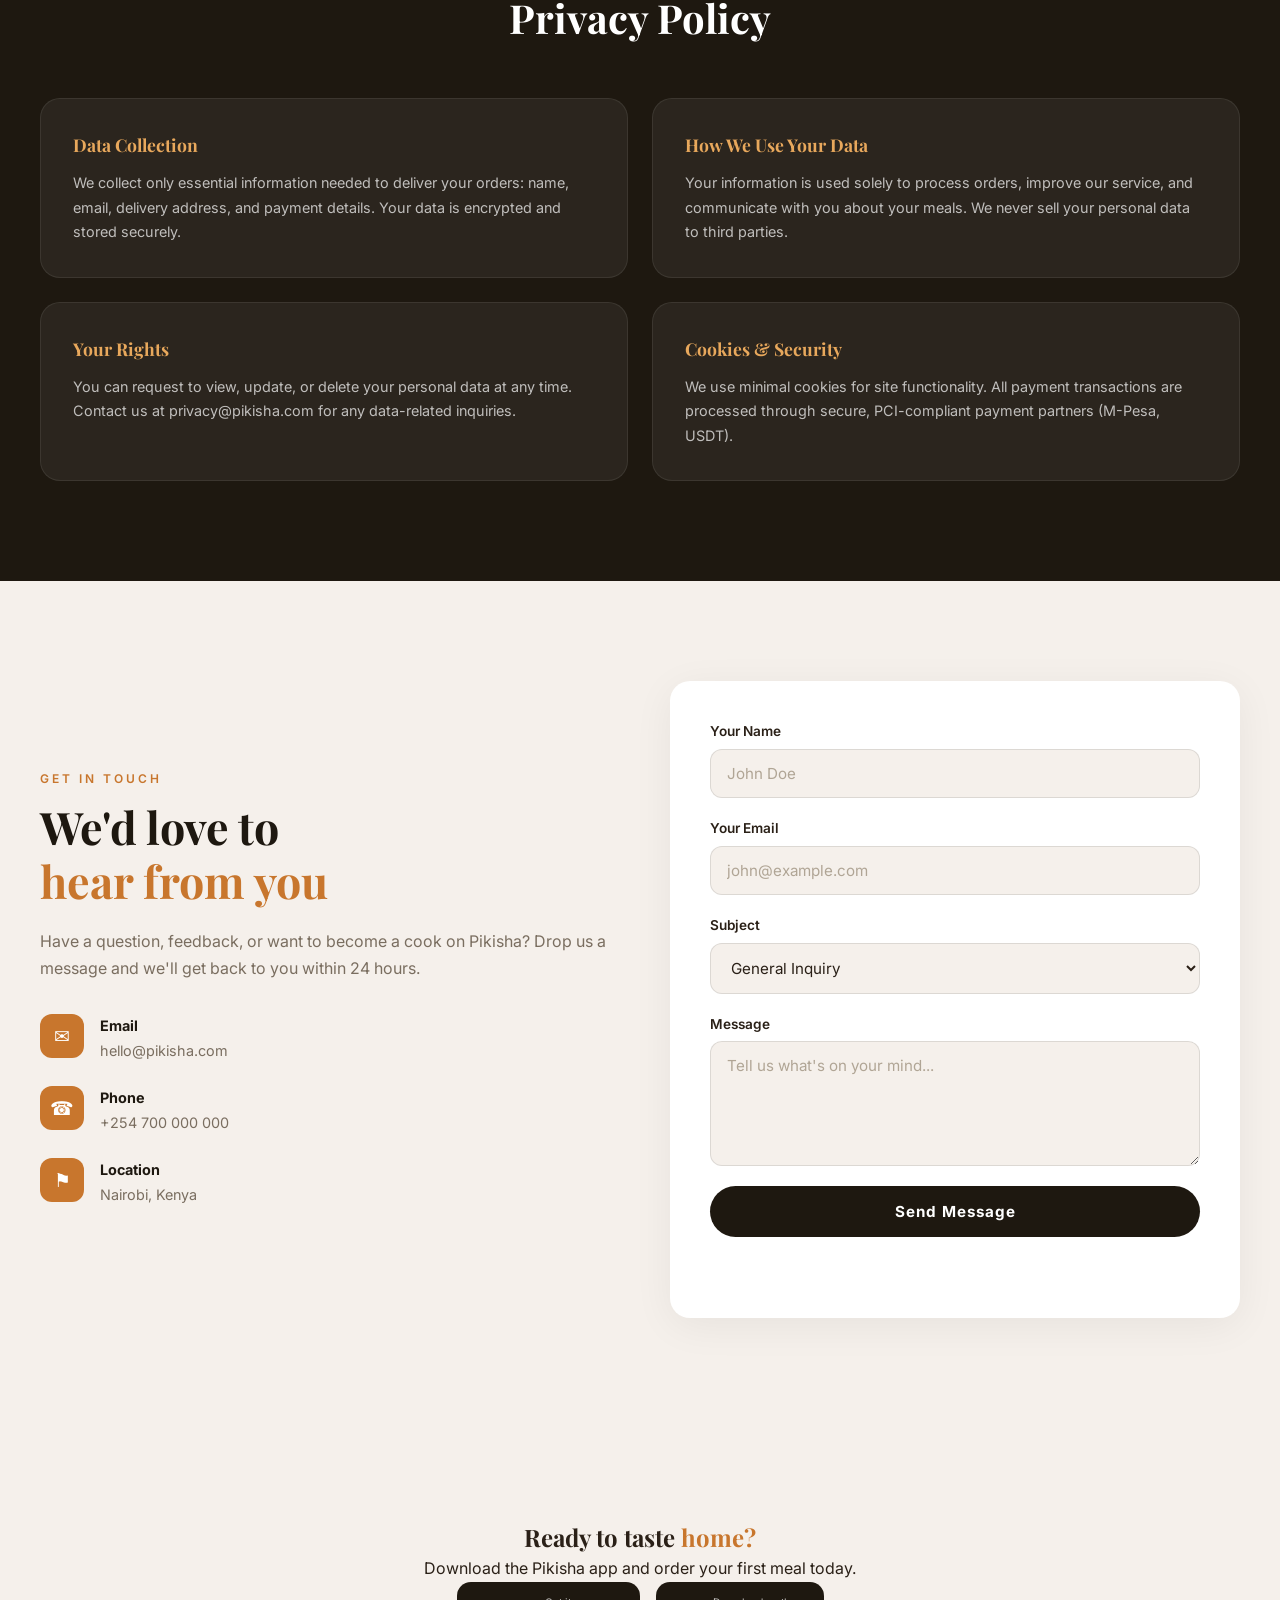
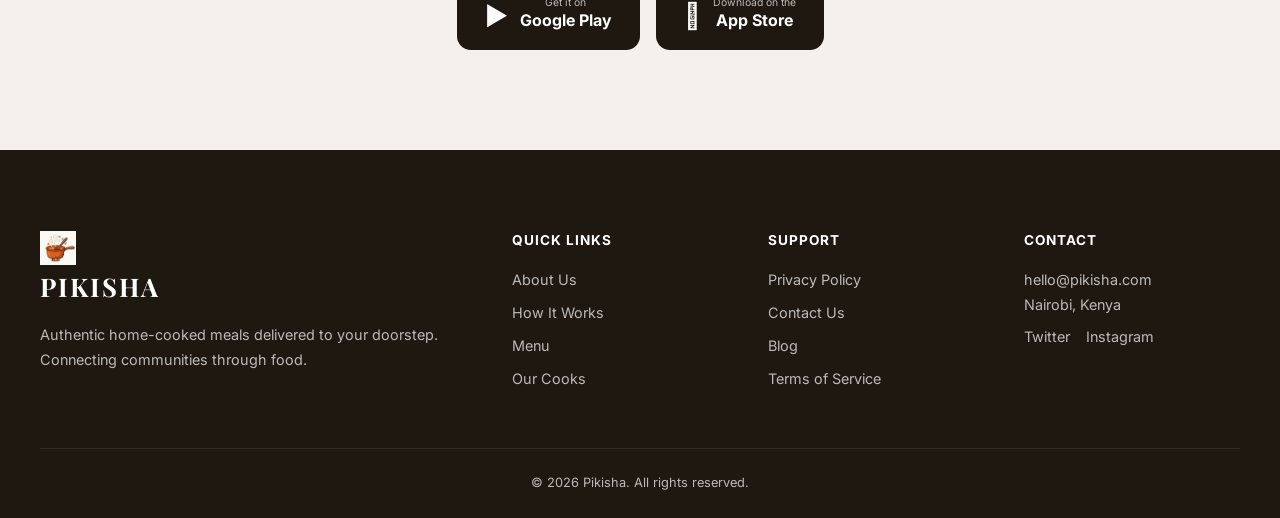
==== commit e4c42158: "dsds" ====
--- a/index.html
+++ b/index.html
@@ -12,7 +12,7 @@
   <!-- Navigation -->
   <nav class="nav">
     <div class="nav-inner">
-      <a href="#" class="logo">PIKISHA</a>
+      <a href="#" class="logo"><img src="logo.png" alt="Pikisha" class="logo-img">PIKISHA</a>
       <div class="nav-links" id="navLinks">
         <a href="#about">About</a>
         <a href="#how-it-works">How It Works</a>
@@ -273,8 +273,70 @@
     </div>
   </section>
 
-  <!-- Contact / CTA -->
-  <section class="contact" id="contact">
+  <!-- Contact Form -->
+  <section class="contact-form-section" id="contact">
+    <div class="section-grid">
+      <div class="contact-info">
+        <p class="section-tag">GET IN TOUCH</p>
+        <h2>We'd love to<br><span class="accent">hear from you</span></h2>
+        <p class="about-text">Have a question, feedback, or want to become a cook on Pikisha? Drop us a message and we'll get back to you within 24 hours.</p>
+        <div class="contact-details">
+          <div class="contact-detail">
+            <span class="contact-icon">&#9993;</span>
+            <div>
+              <strong>Email</strong>
+              <p>hello@pikisha.com</p>
+            </div>
+          </div>
+          <div class="contact-detail">
+            <span class="contact-icon">&#9742;</span>
+            <div>
+              <strong>Phone</strong>
+              <p>+254 700 000 000</p>
+            </div>
+          </div>
+          <div class="contact-detail">
+            <span class="contact-icon">&#9873;</span>
+            <div>
+              <strong>Location</strong>
+              <p>Nairobi, Kenya</p>
+            </div>
+          </div>
+        </div>
+      </div>
+      <div class="contact-form-wrap">
+        <form class="contact-form" id="contactForm">
+          <div class="form-group">
+            <label for="contactName">Your Name</label>
+            <input type="text" id="contactName" name="name" placeholder="John Doe" required>
+          </div>
+          <div class="form-group">
+            <label for="contactEmail">Your Email</label>
+            <input type="email" id="contactEmail" name="email" placeholder="john@example.com" required>
+          </div>
+          <div class="form-group">
+            <label for="contactSubject">Subject</label>
+            <select id="contactSubject" name="subject">
+              <option value="general">General Inquiry</option>
+              <option value="support">Order Support</option>
+              <option value="cook">Become a Cook</option>
+              <option value="feedback">Feedback</option>
+              <option value="partnership">Partnership</option>
+            </select>
+          </div>
+          <div class="form-group">
+            <label for="contactMessage">Message</label>
+            <textarea id="contactMessage" name="message" rows="5" placeholder="Tell us what's on your mind..." required></textarea>
+          </div>
+          <button type="submit" class="btn-submit" id="submitBtn">Send Message</button>
+          <p class="form-status" id="formStatus"></p>
+        </form>
+      </div>
+    </div>
+  </section>
+
+  <!-- Download CTA -->
+  <section class="download-cta">
     <div class="contact-inner">
       <h2>Ready to taste <span class="accent">home?</span></h2>
       <p>Download the Pikisha app and order your first meal today.</p>
@@ -301,7 +363,7 @@
   <footer class="footer">
     <div class="footer-inner">
       <div class="footer-col">
-        <h3 class="footer-logo">PIKISHA</h3>
+        <h3 class="footer-logo"><img src="logo.png" alt="Pikisha" class="footer-logo-img">PIKISHA</h3>
         <p>Authentic home-cooked meals delivered to your doorstep. Connecting communities through food.</p>
       </div>
       <div class="footer-col">
--- a/style.css
+++ b/style.css
@@ -67,6 +67,21 @@
   font-weight: 900;
   letter-spacing: 2px;
   color: var(--dark);
+  display: flex;
+  align-items: center;
+  gap: 8px;
+}
+.logo-img {
+  width: 40px;
+  height: 40px;
+  object-fit: contain;
+}
+.footer-logo-img {
+  width: 36px;
+  height: 36px;
+  object-fit: contain;
+  vertical-align: middle;
+  margin-right: 8px;
 }
 .nav-links { display: flex; gap: 32px; }
 .nav-links a {
@@ -553,8 +568,116 @@
   line-height: 1.7;
 }
 
-/* ===== Contact / CTA ===== */
-.contact {
+/* ===== Contact Form ===== */
+.contact-form-section {
+  padding: 100px 40px;
+  max-width: 1280px;
+  margin: 0 auto;
+}
+.contact-info h2 {
+  font-size: clamp(2rem, 3.5vw, 2.8rem);
+  line-height: 1.2;
+  margin-bottom: 20px;
+  color: var(--dark);
+}
+.contact-details { margin-top: 32px; }
+.contact-detail {
+  display: flex;
+  align-items: flex-start;
+  gap: 16px;
+  margin-bottom: 24px;
+}
+.contact-icon {
+  width: 44px; height: 44px;
+  background: var(--warm);
+  color: #fff;
+  border-radius: 12px;
+  display: flex;
+  align-items: center;
+  justify-content: center;
+  font-size: 1.2rem;
+  flex-shrink: 0;
+}
+.contact-detail strong {
+  display: block;
+  font-size: 0.9rem;
+  color: var(--dark);
+  margin-bottom: 2px;
+}
+.contact-detail p {
+  font-size: 0.9rem;
+  color: var(--text-light);
+  margin: 0;
+}
+.contact-form-wrap {
+  background: var(--card);
+  border-radius: var(--radius);
+  padding: 40px;
+  box-shadow: 0 8px 40px rgba(0,0,0,0.06);
+}
+.contact-form { display: flex; flex-direction: column; gap: 20px; }
+.form-group { display: flex; flex-direction: column; gap: 6px; }
+.form-group label {
+  font-size: 0.85rem;
+  font-weight: 600;
+  color: var(--text);
+}
+.form-group input,
+.form-group select,
+.form-group textarea {
+  padding: 14px 16px;
+  border: 1px solid rgba(0,0,0,0.1);
+  border-radius: 12px;
+  font-family: 'Inter', sans-serif;
+  font-size: 0.95rem;
+  color: var(--text);
+  background: var(--cream);
+  transition: border-color 0.2s, box-shadow 0.2s;
+  outline: none;
+  resize: vertical;
+}
+.form-group input:focus,
+.form-group select:focus,
+.form-group textarea:focus {
+  border-color: var(--warm);
+  box-shadow: 0 0 0 3px rgba(200, 118, 45, 0.12);
+}
+.form-group input::placeholder,
+.form-group textarea::placeholder {
+  color: var(--text-lighter);
+}
+.btn-submit {
+  background: var(--dark);
+  color: #fff;
+  padding: 16px 32px;
+  border: none;
+  border-radius: 50px;
+  font-family: 'Inter', sans-serif;
+  font-size: 0.95rem;
+  font-weight: 700;
+  letter-spacing: 1px;
+  cursor: pointer;
+  transition: background 0.2s, transform 0.2s;
+}
+.btn-submit:hover {
+  background: var(--warm);
+  transform: translateY(-2px);
+}
+.btn-submit:disabled {
+  opacity: 0.6;
+  cursor: not-allowed;
+  transform: none;
+}
+.form-status {
+  font-size: 0.9rem;
+  text-align: center;
+  min-height: 1.4em;
+}
+.form-status.success { color: #2e7d32; }
+.form-status.error { color: #c62828; }
+
+/* ===== Download CTA ===== */
+.download-cta {
   padding: 100px 40px;
 }
 .contact-inner {
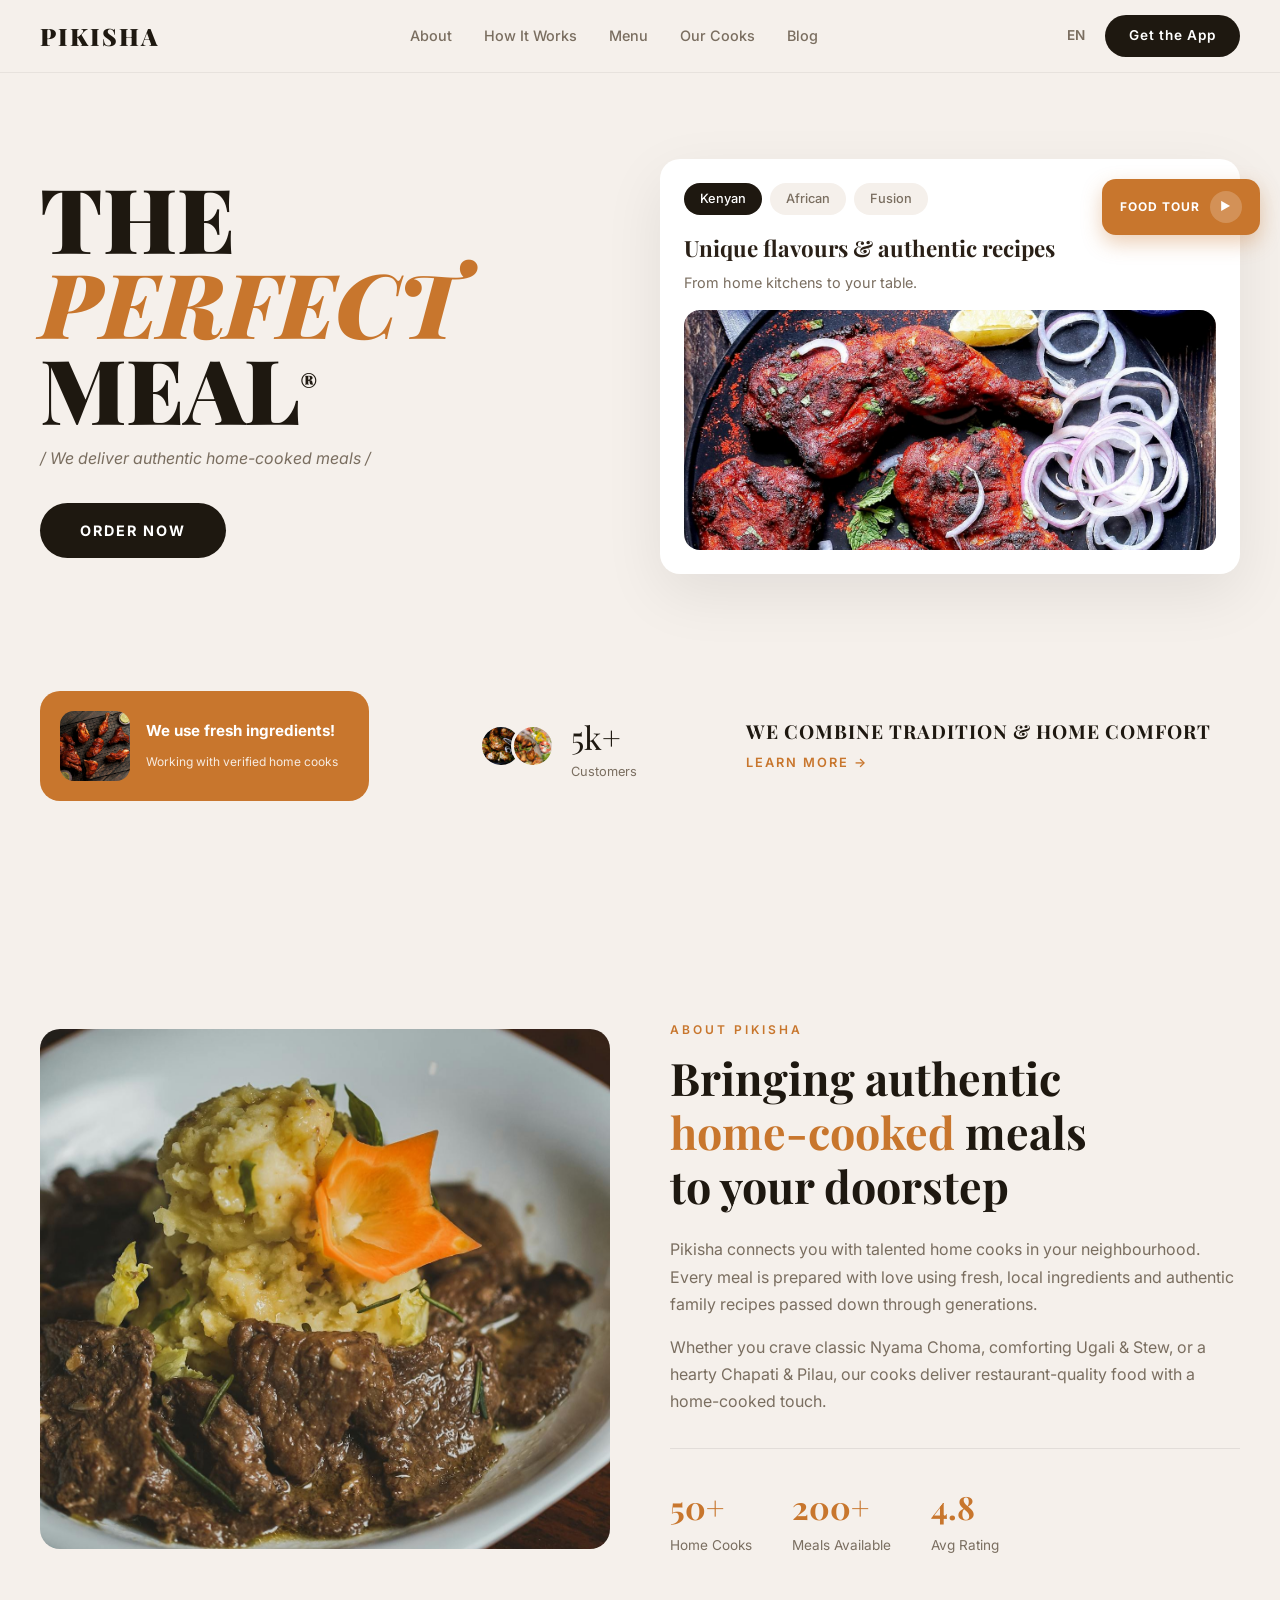
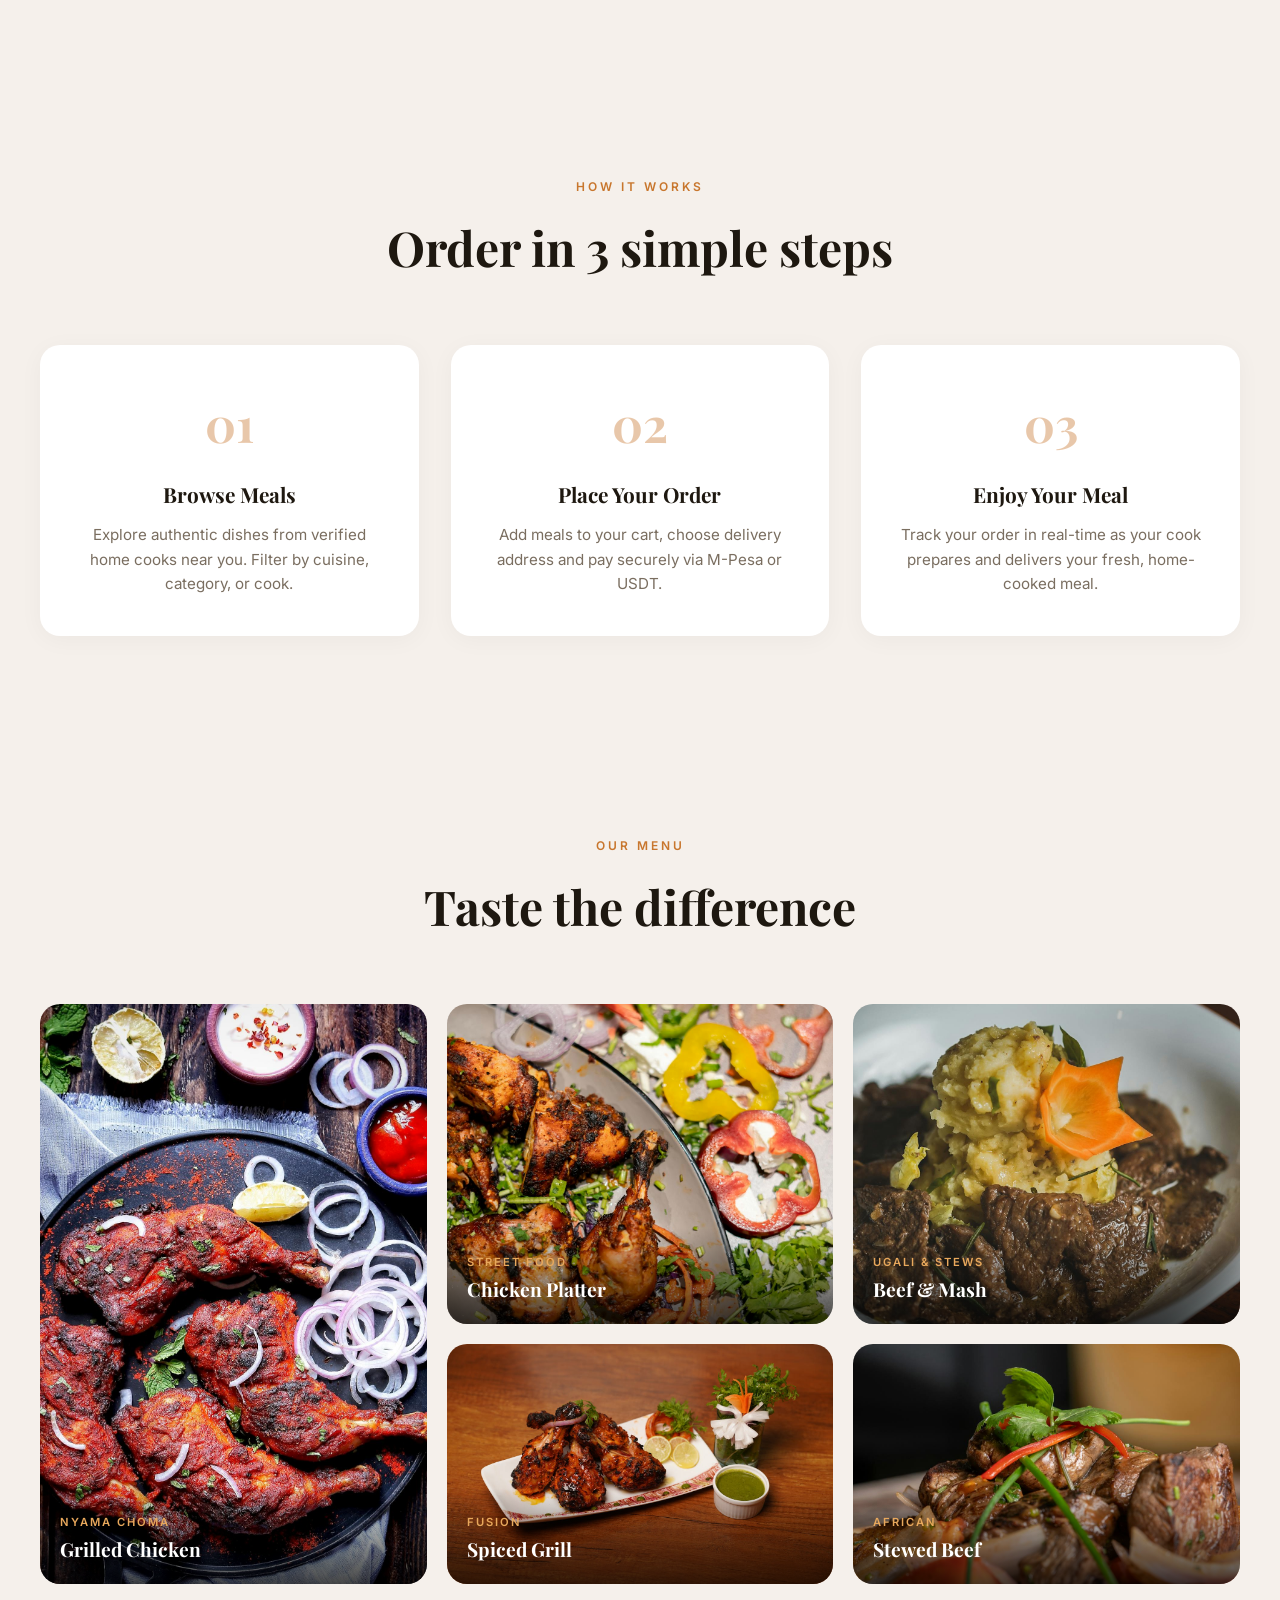
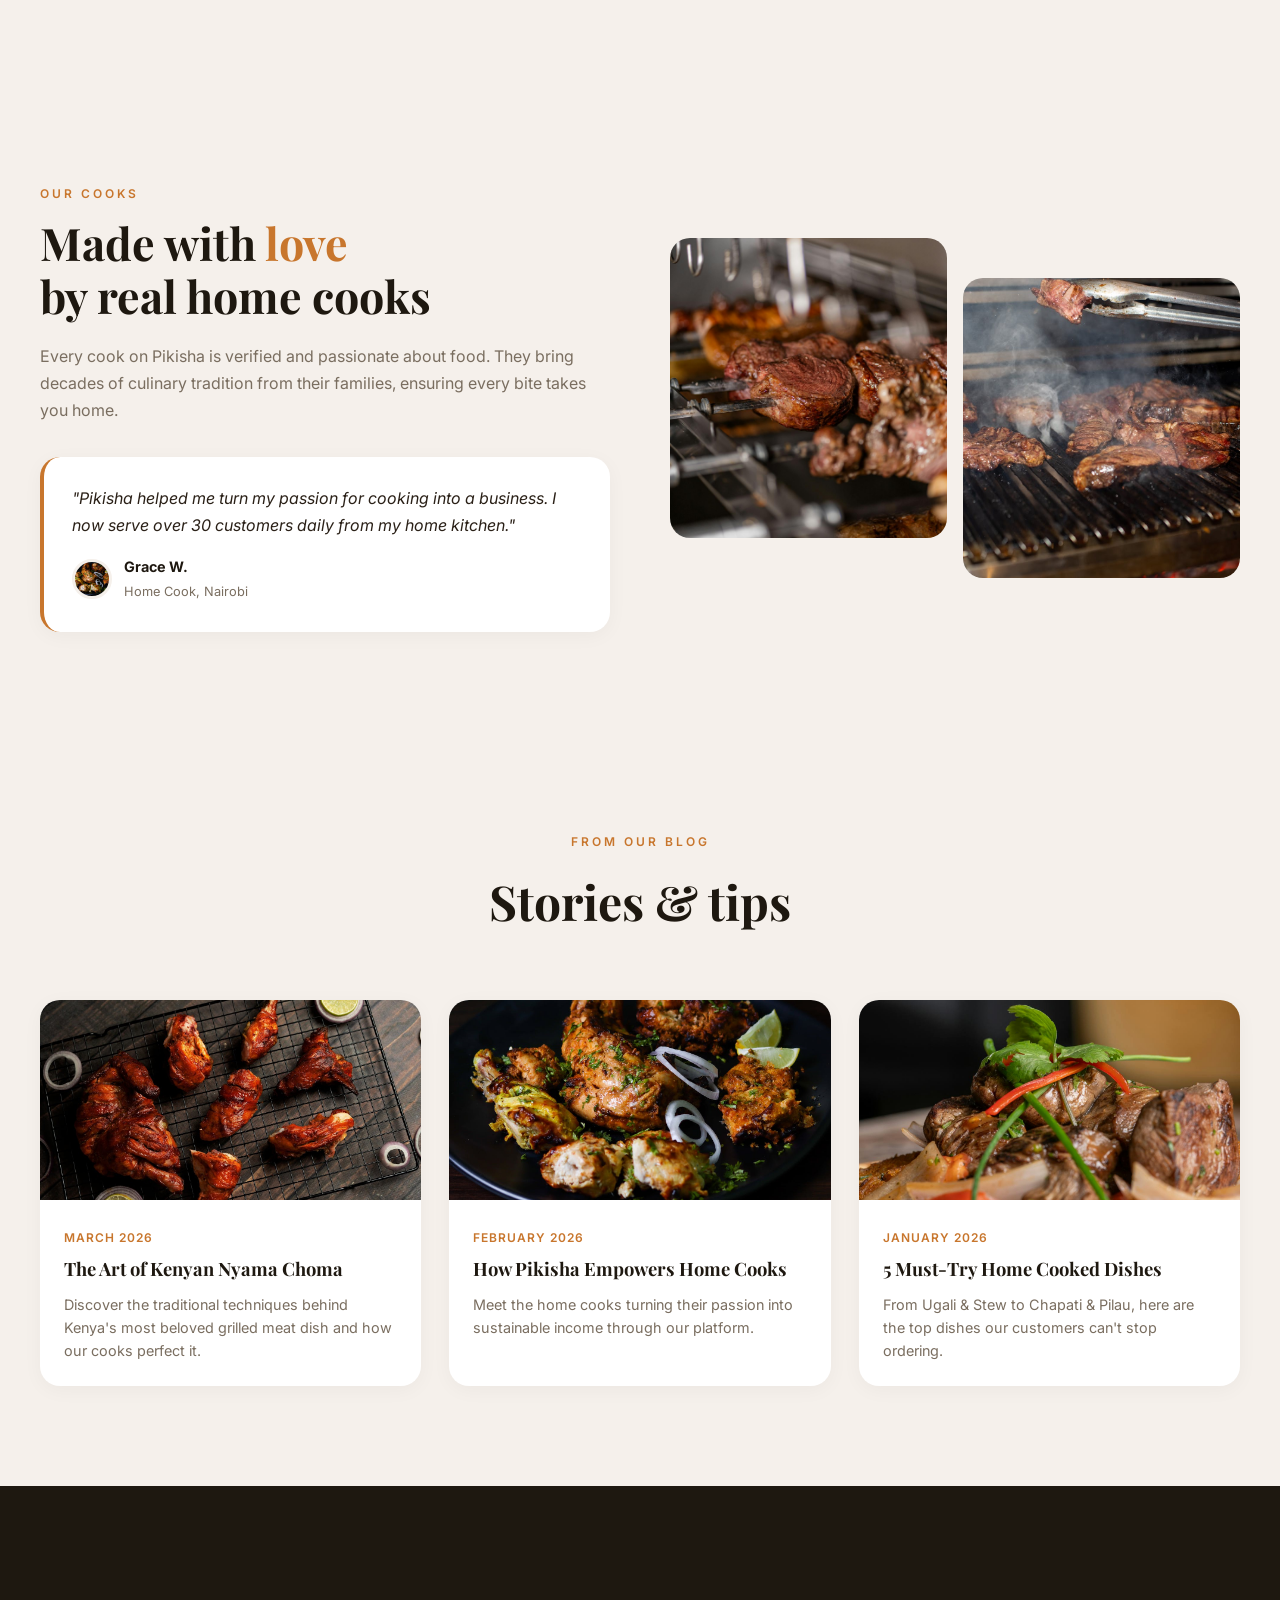
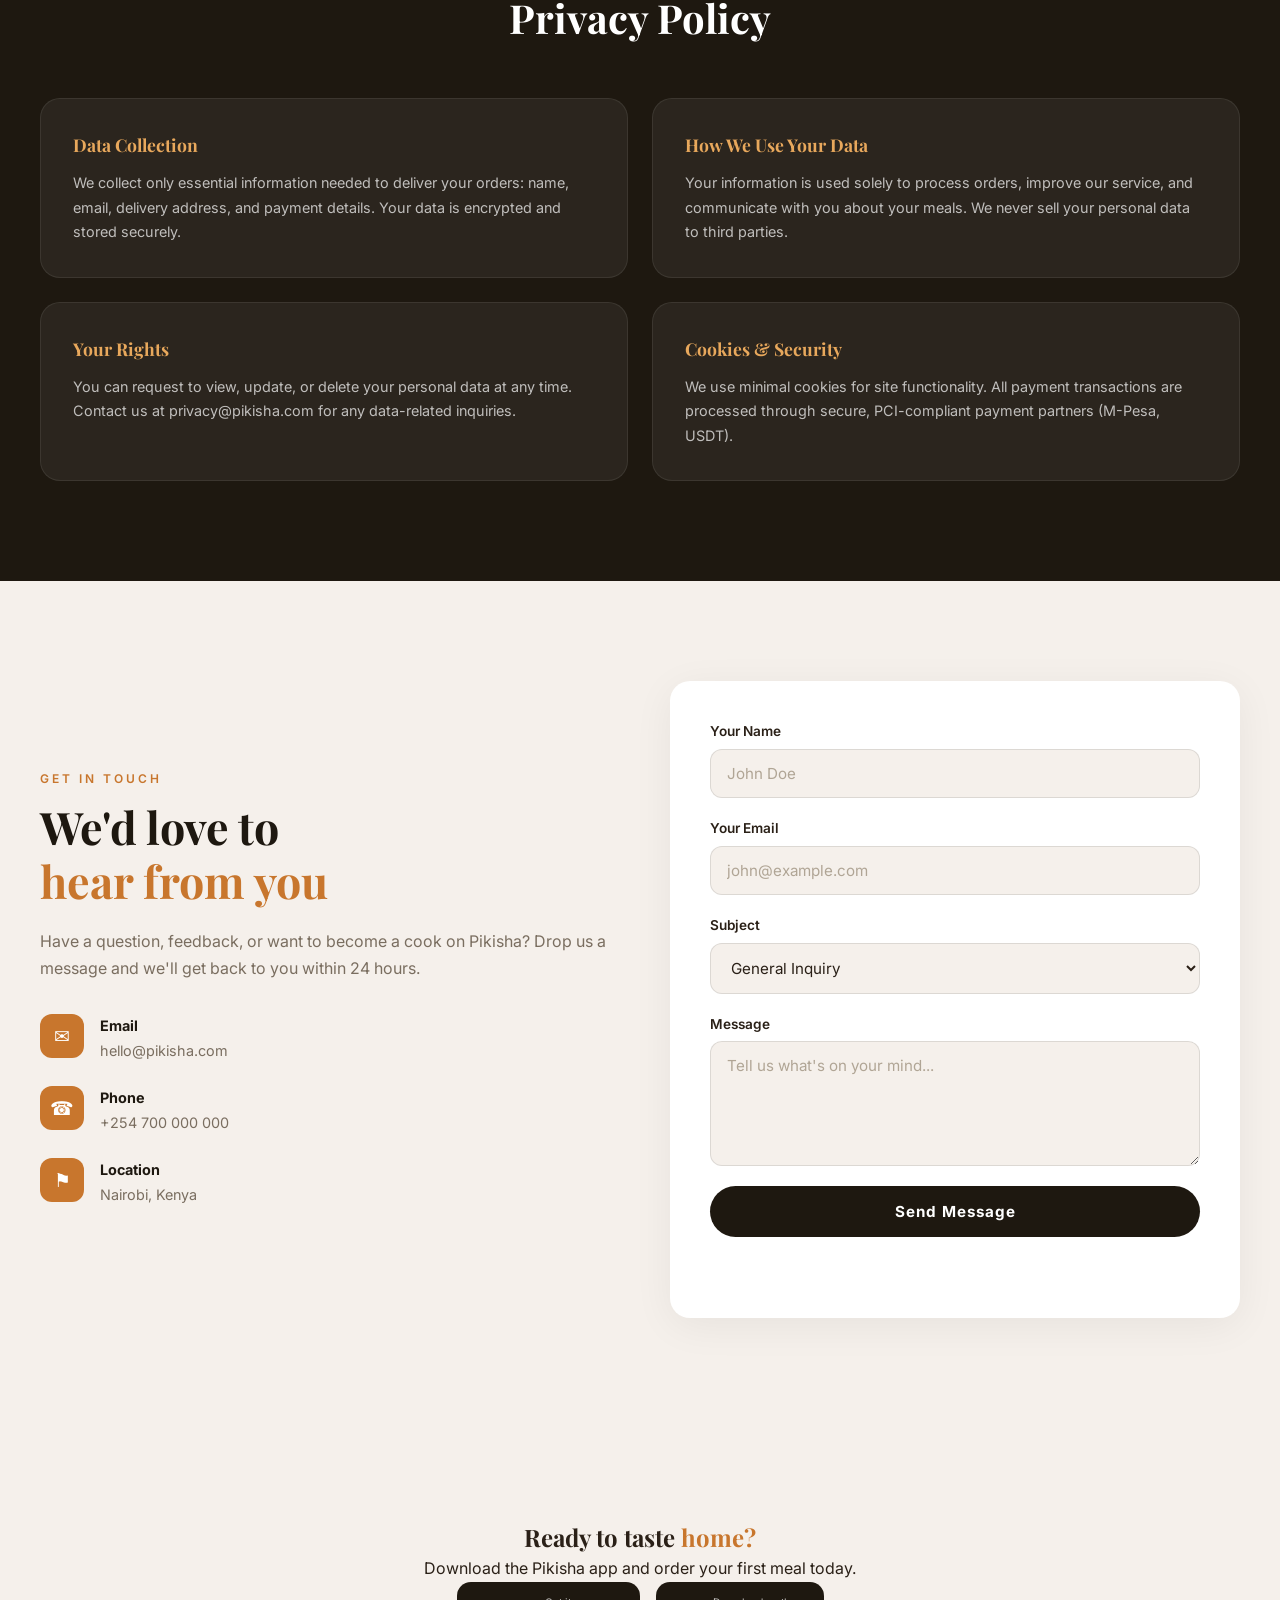
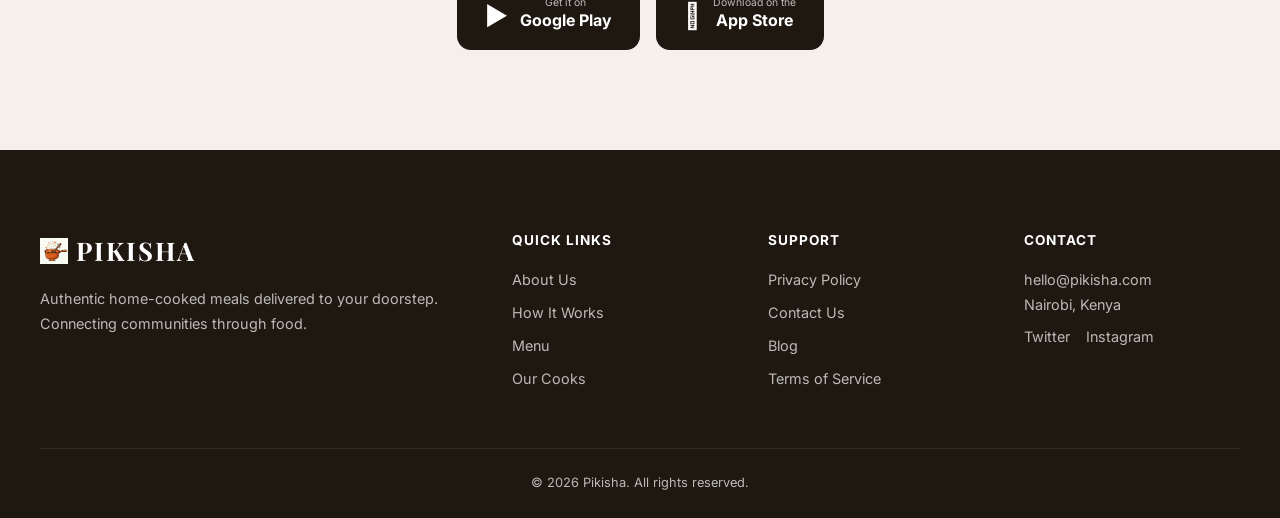
==== commit 1a18840f: "dsds" ====
--- a/index.html
+++ b/index.html
@@ -12,7 +12,7 @@
   <!-- Navigation -->
   <nav class="nav">
     <div class="nav-inner">
-      <a href="#" class="logo"><img src="logo.png" alt="Pikisha" class="logo-img">PIKISHA</a>
+      <a href="#" class="logo">PIKISHA</a>
       <div class="nav-links" id="navLinks">
         <a href="#about">About</a>
         <a href="#how-it-works">How It Works</a>
@@ -363,7 +363,7 @@
   <footer class="footer">
     <div class="footer-inner">
       <div class="footer-col">
-        <h3 class="footer-logo"><img src="logo.png" alt="Pikisha" class="footer-logo-img">PIKISHA</h3>
+        <h3 class="footer-logo"><img src="logo.png" alt="Pikisha" class="footer-logo-img" width="28" height="28">PIKISHA</h3>
         <p>Authentic home-cooked meals delivered to your doorstep. Connecting communities through food.</p>
       </div>
       <div class="footer-col">
--- a/style.css
+++ b/style.css
@@ -72,15 +72,18 @@
   gap: 8px;
 }
 .logo-img {
-  width: 40px;
-  height: 40px;
+  width: 32px !important;
+  height: 32px !important;
+  max-width: 32px;
+  max-height: 32px;
   object-fit: contain;
 }
 .footer-logo-img {
-  width: 36px;
-  height: 36px;
+  width: 28px !important;
+  height: 28px !important;
+  max-width: 28px;
+  max-height: 28px;
   object-fit: contain;
-  vertical-align: middle;
   margin-right: 8px;
 }
 .nav-links { display: flex; gap: 32px; }
@@ -734,6 +737,8 @@
   color: #fff;
   letter-spacing: 2px;
   margin-bottom: 16px;
+  display: flex;
+  align-items: center;
 }
 .footer-col p { font-size: 0.9rem; line-height: 1.7; }
 .footer-col h4 {
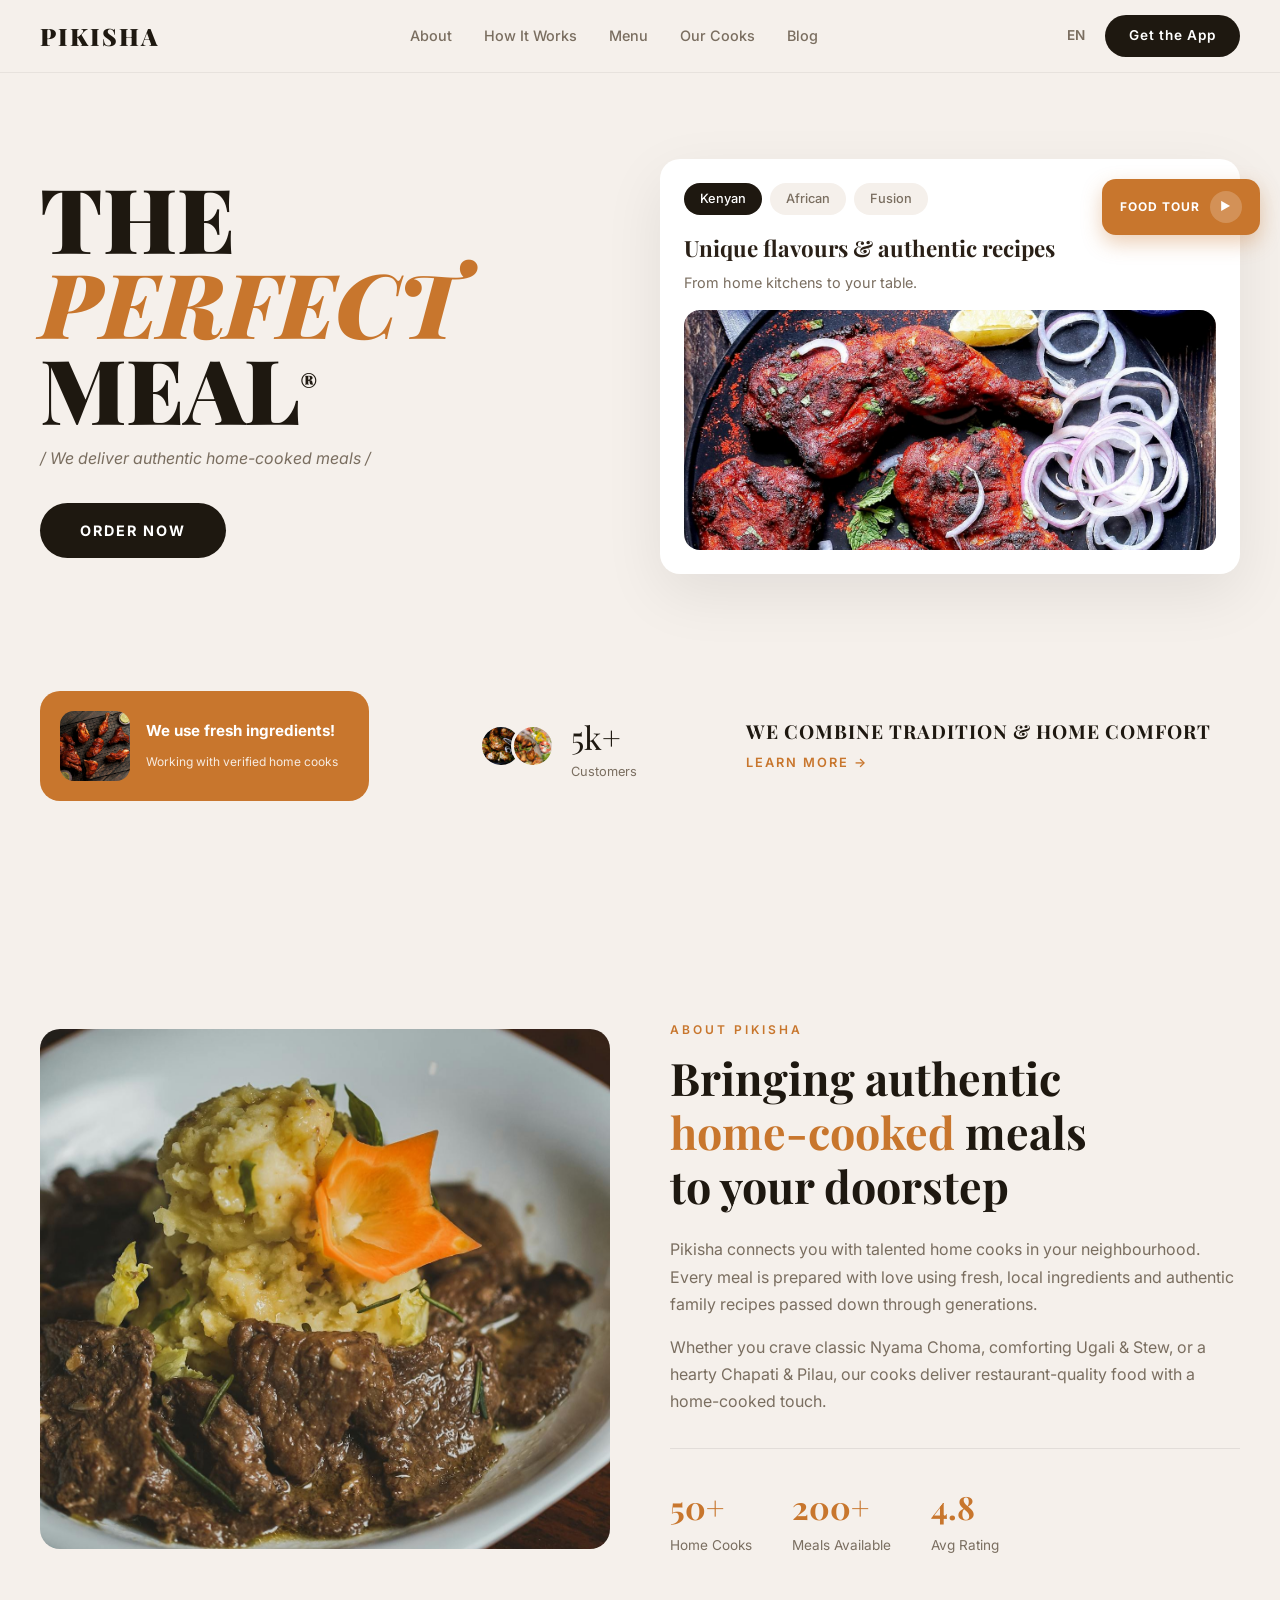
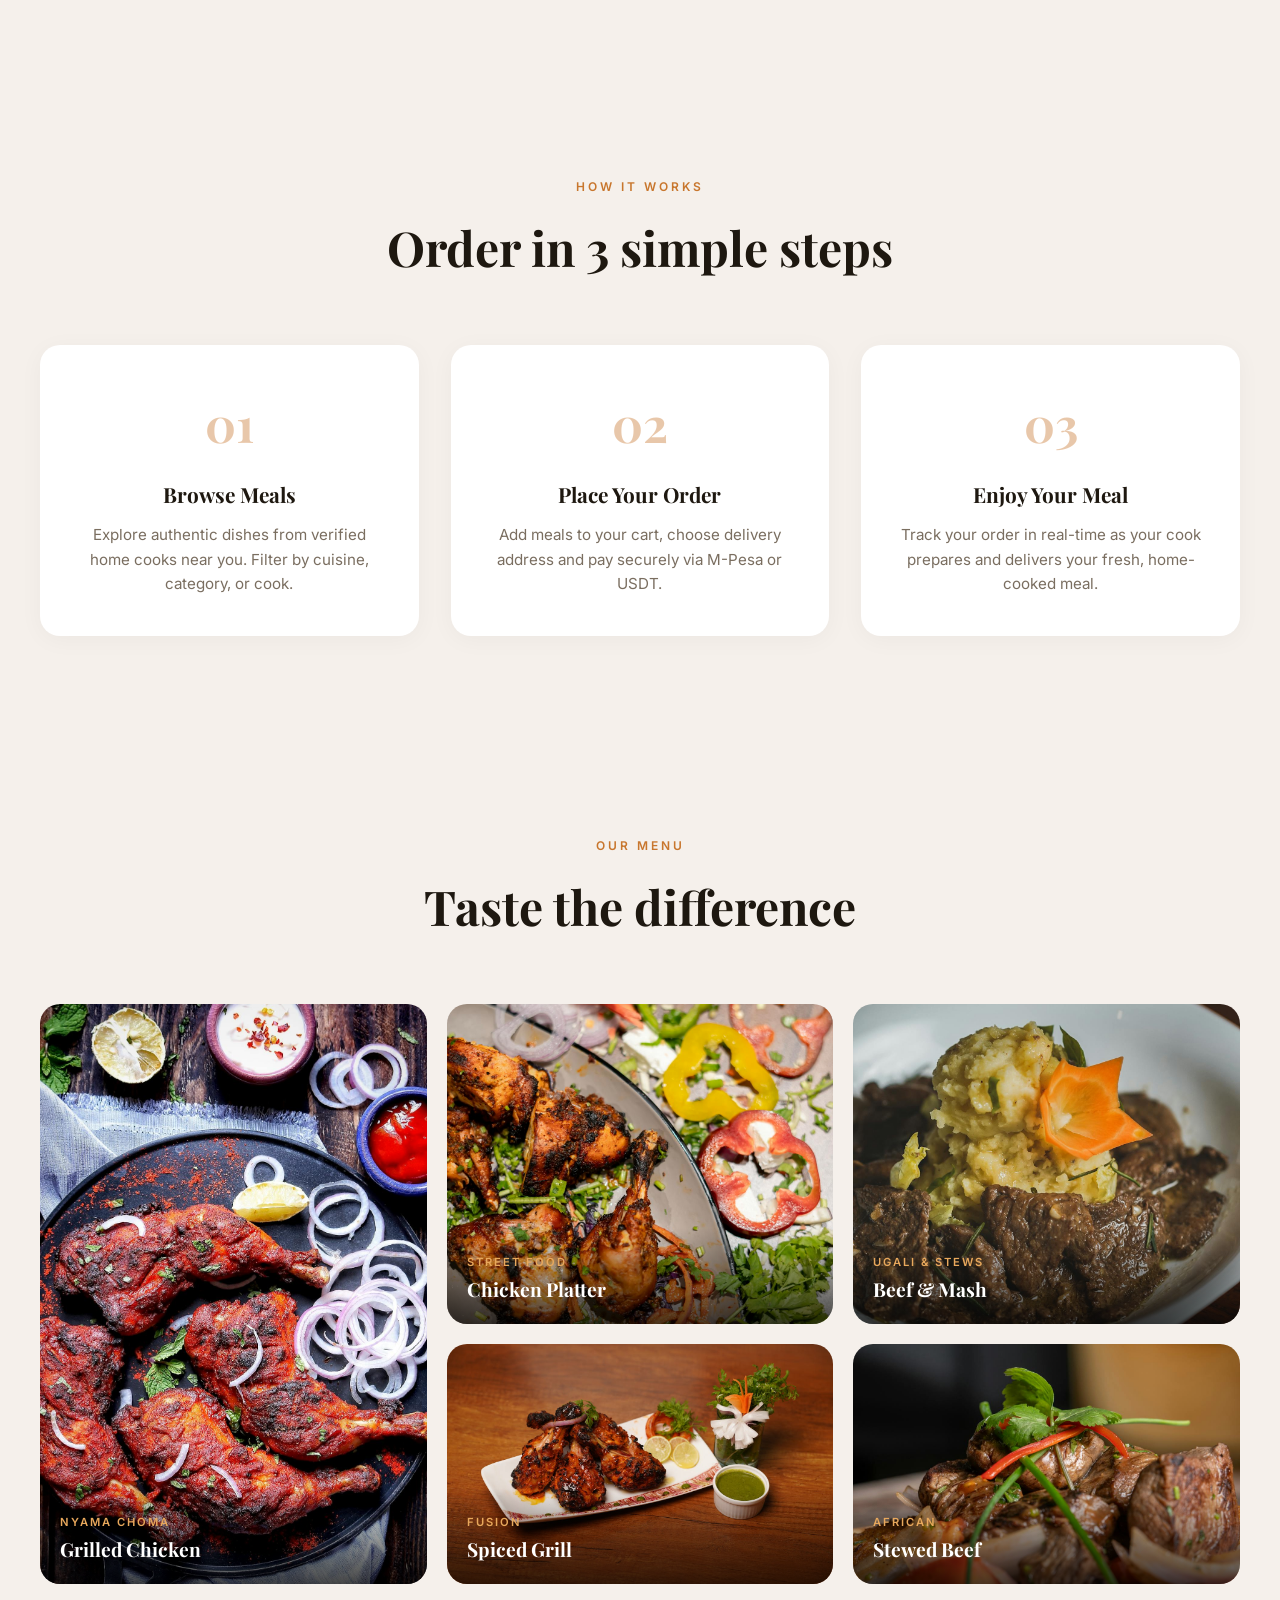
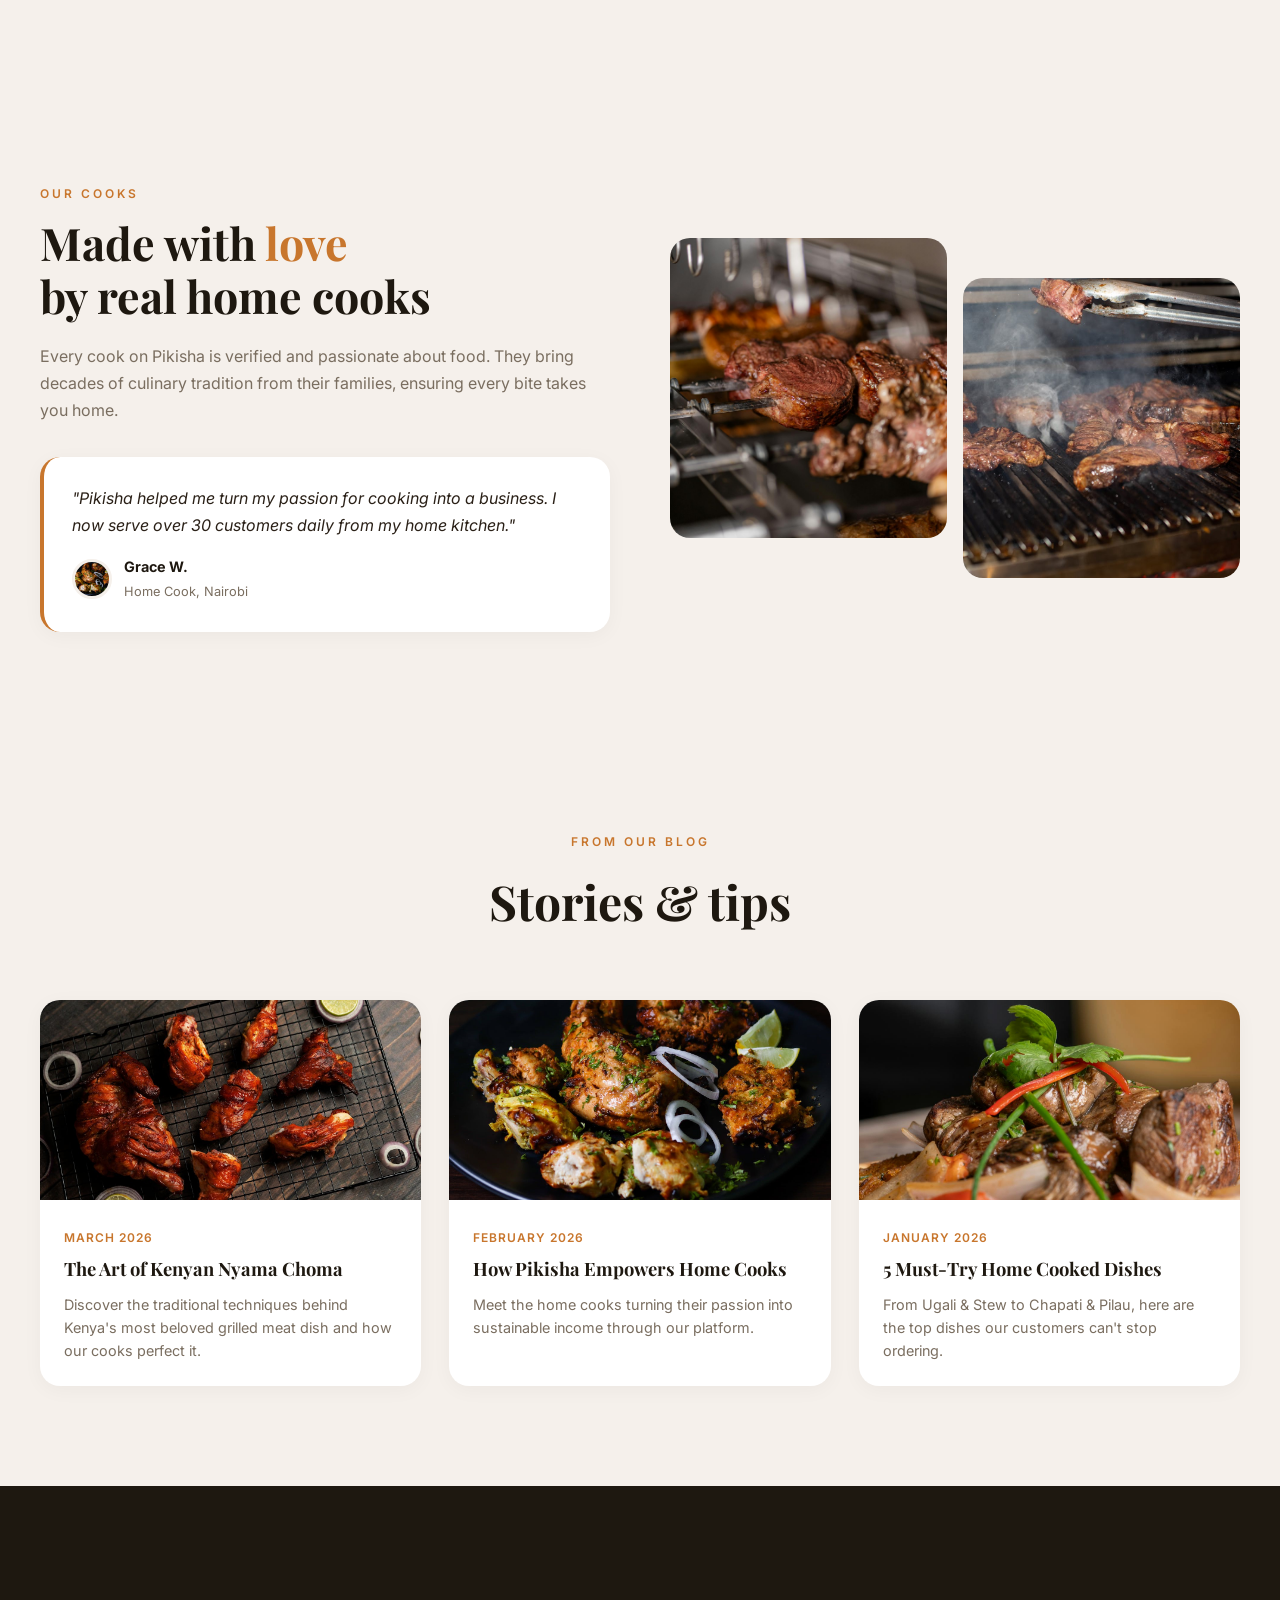
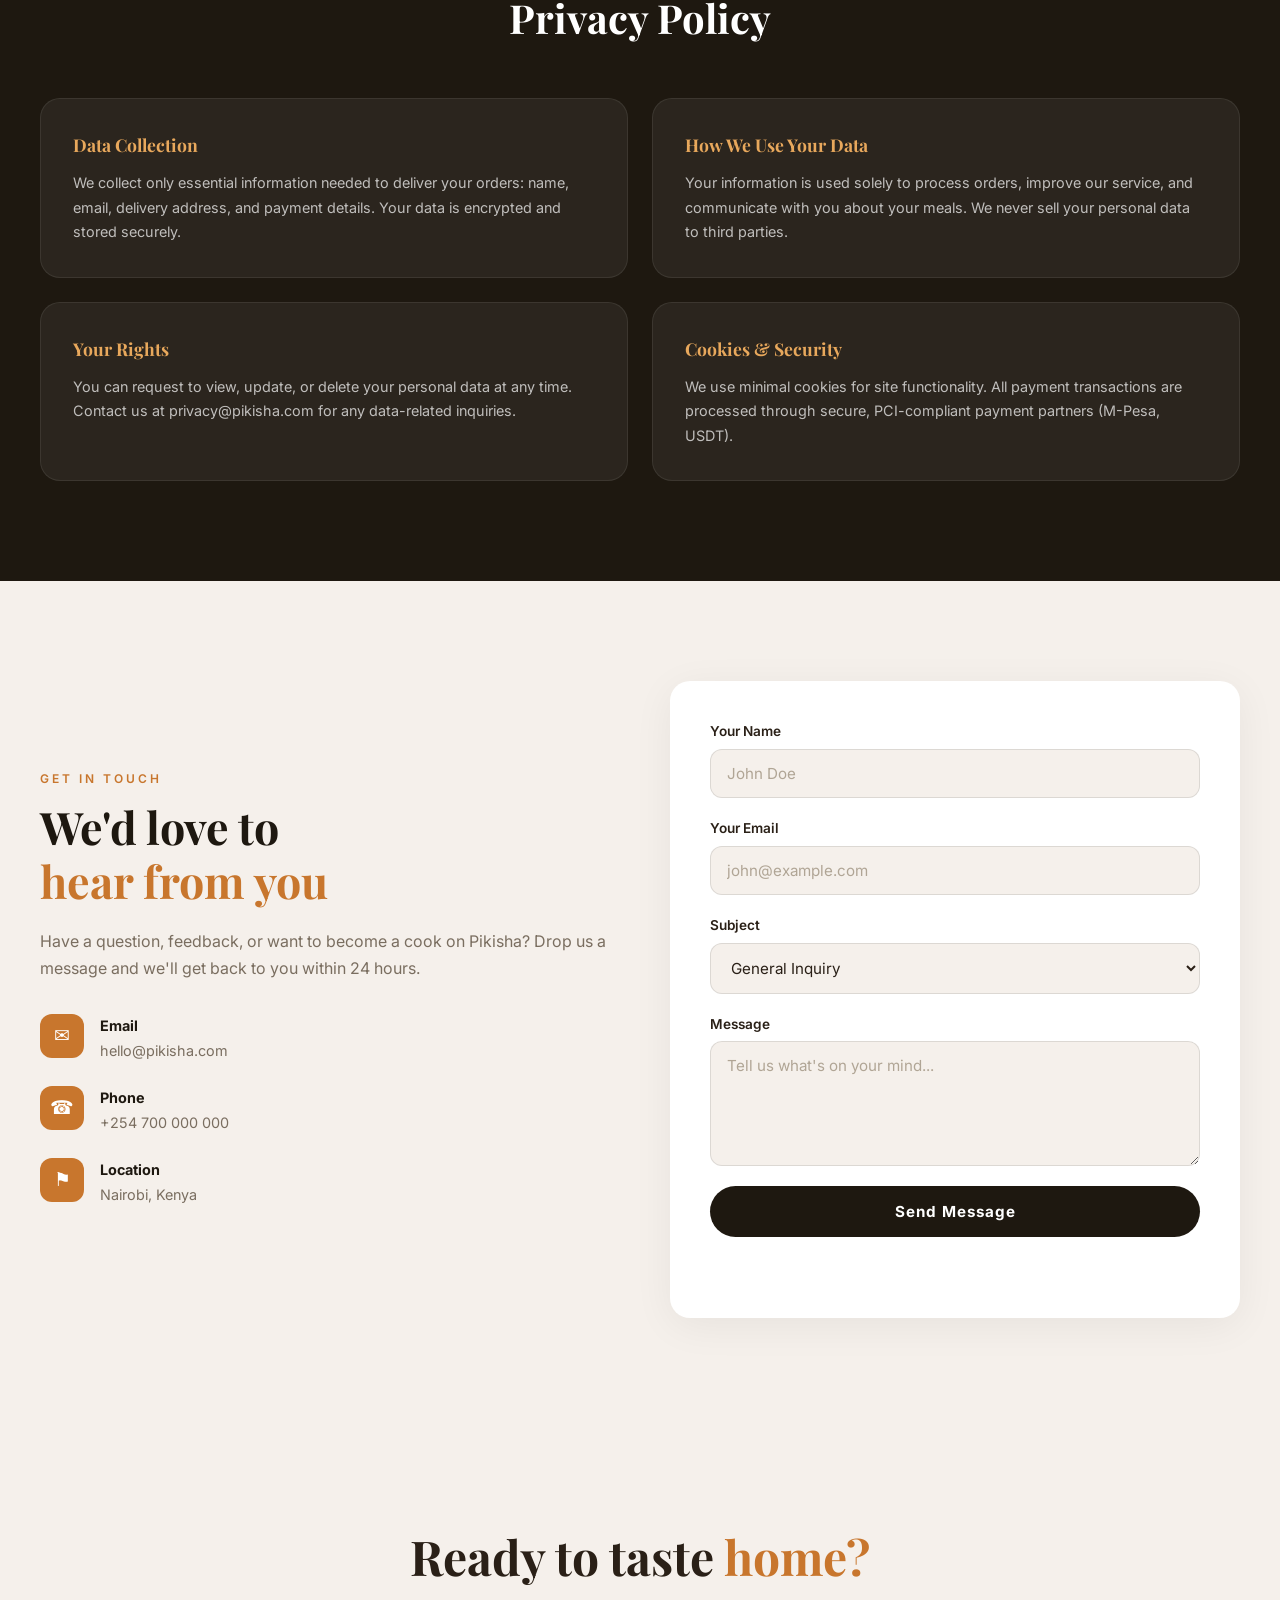
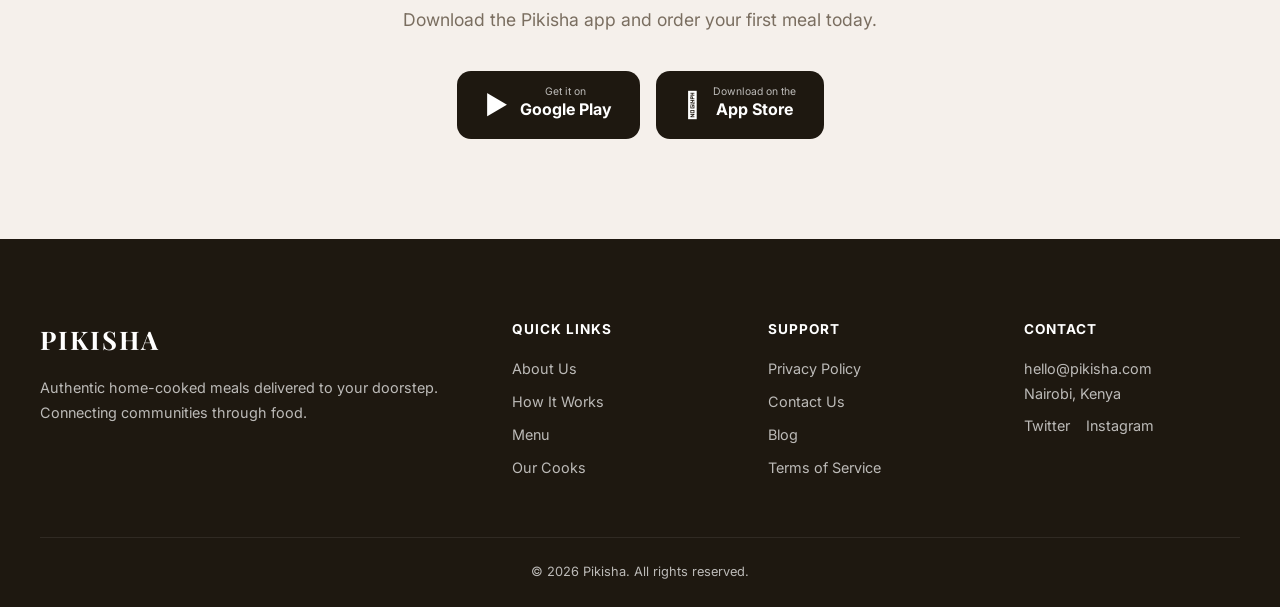
==== commit 135d57b6: "dsds" ====
--- a/index.html
+++ b/index.html
@@ -363,7 +363,7 @@
   <footer class="footer">
     <div class="footer-inner">
       <div class="footer-col">
-        <h3 class="footer-logo"><img src="logo.png" alt="Pikisha" class="footer-logo-img" width="28" height="28">PIKISHA</h3>
+        <h3 class="footer-logo">PIKISHA</h3>
         <p>Authentic home-cooked meals delivered to your doorstep. Connecting communities through food.</p>
       </div>
       <div class="footer-col">
--- a/style.css
+++ b/style.css
@@ -592,14 +592,16 @@
 }
 .contact-icon {
   width: 44px; height: 44px;
+  min-width: 44px;
   background: var(--warm);
   color: #fff;
   border-radius: 12px;
-  display: flex;
+  display: inline-flex;
   align-items: center;
   justify-content: center;
   font-size: 1.2rem;
   flex-shrink: 0;
+  line-height: 1;
 }
 .contact-detail strong {
   display: block;
@@ -688,11 +690,11 @@
   margin: 0 auto;
   text-align: center;
 }
-.contact h2 {
+.download-cta h2 {
   font-size: clamp(2rem, 4vw, 3rem);
   margin-bottom: 12px;
 }
-.contact p {
+.download-cta p {
   font-size: 1.1rem;
   color: var(--text-light);
   margin-bottom: 36px;
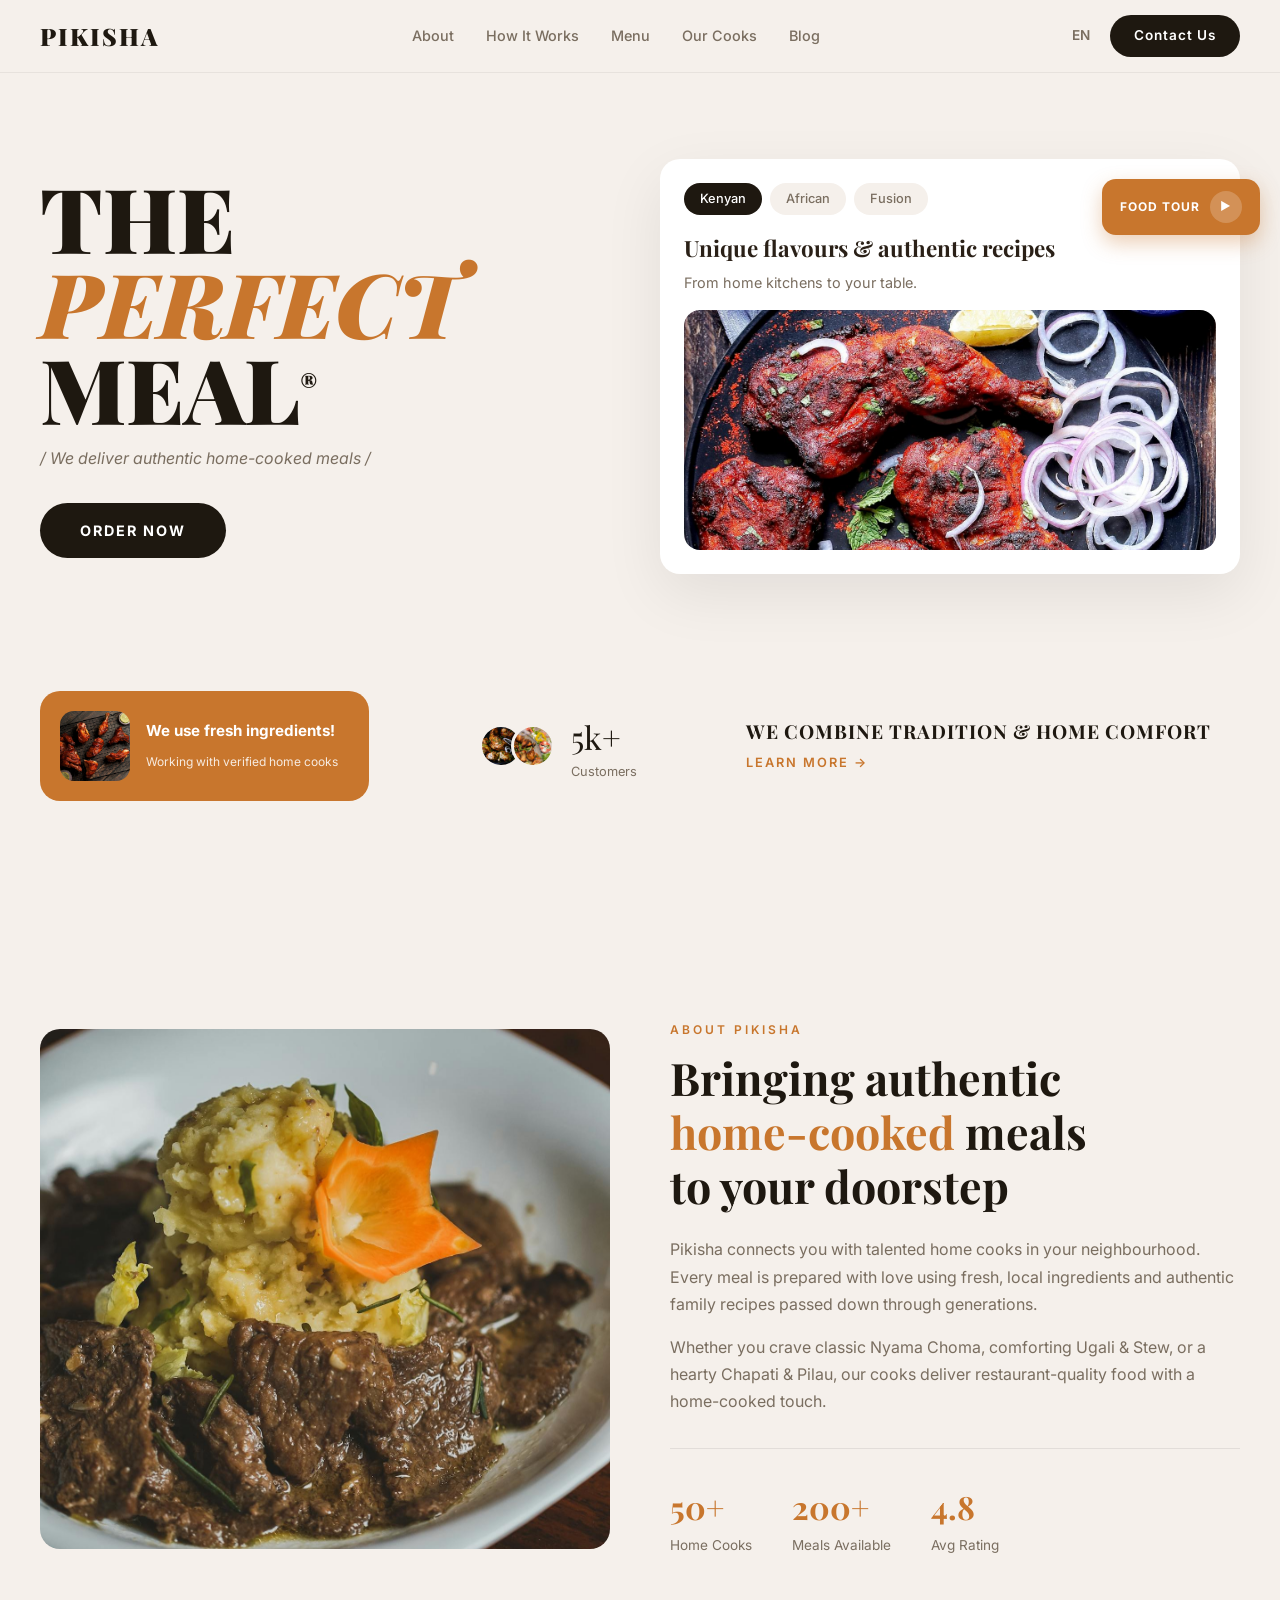
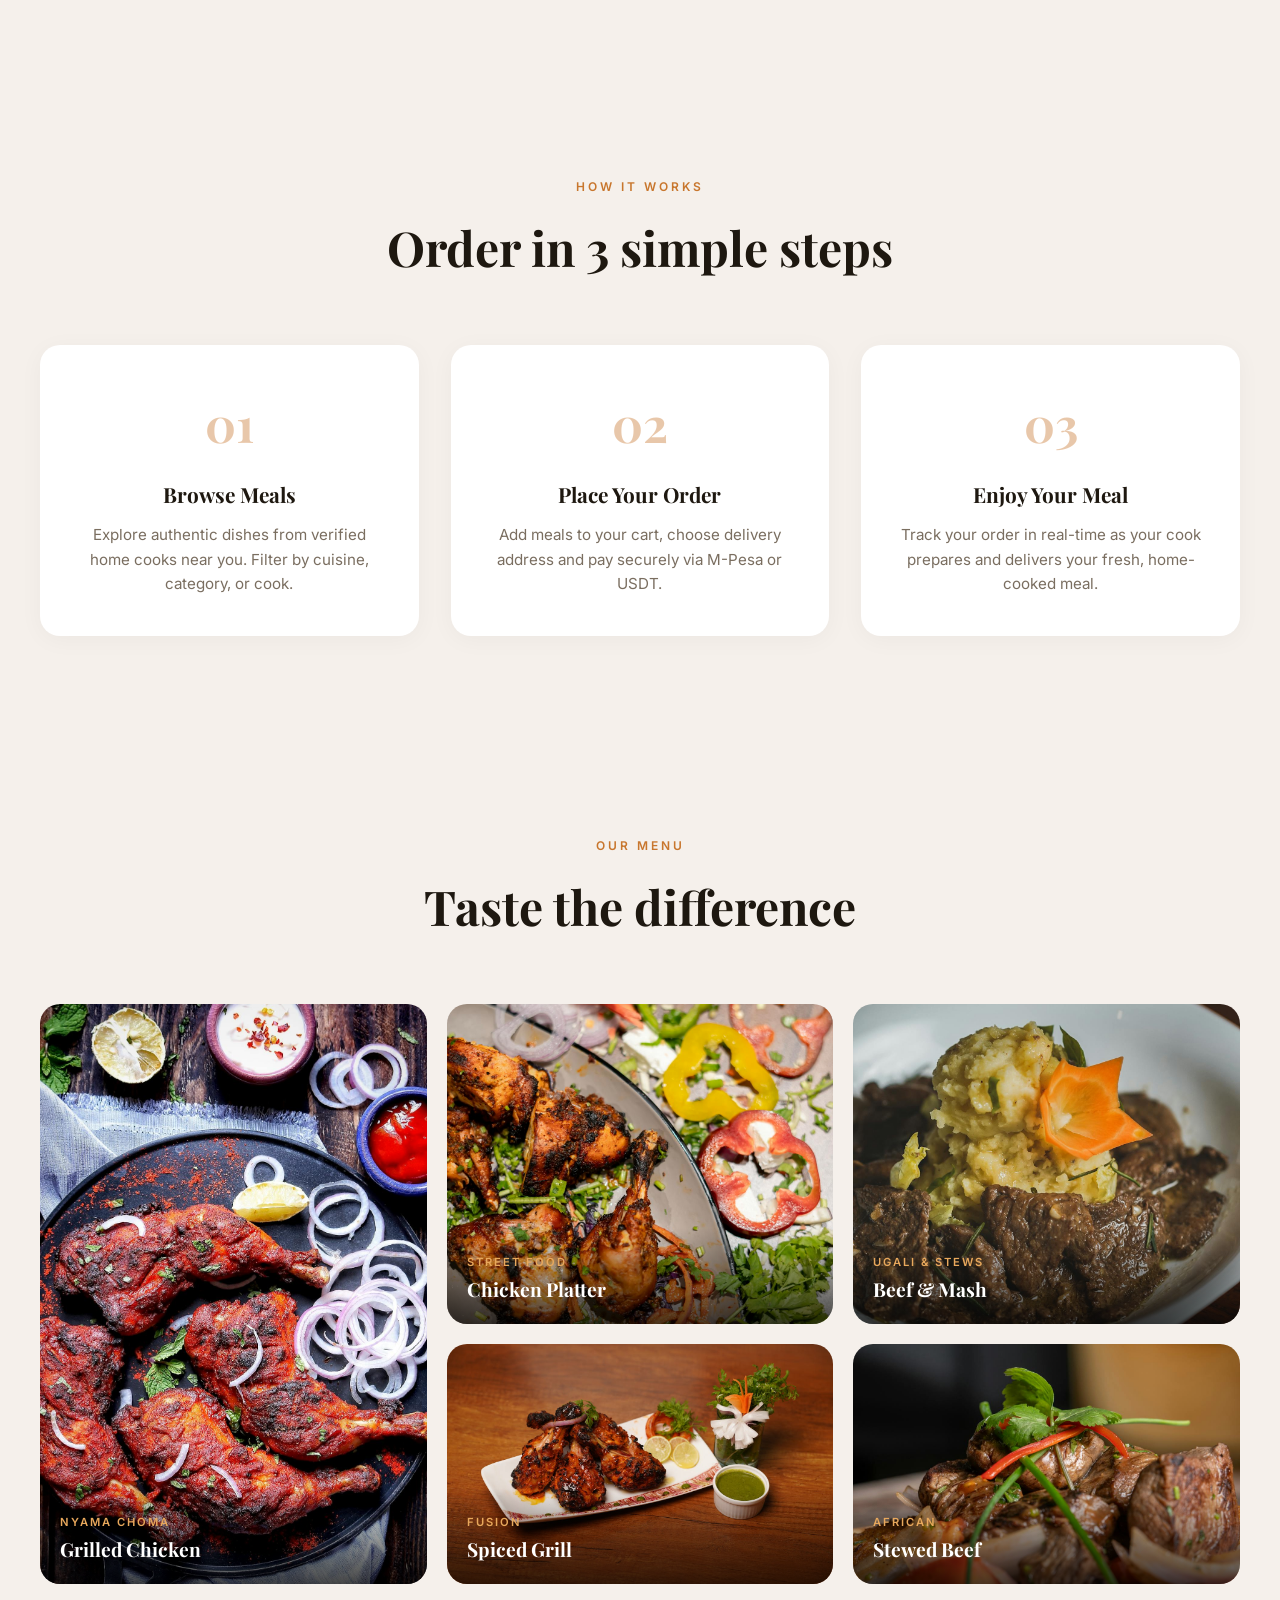
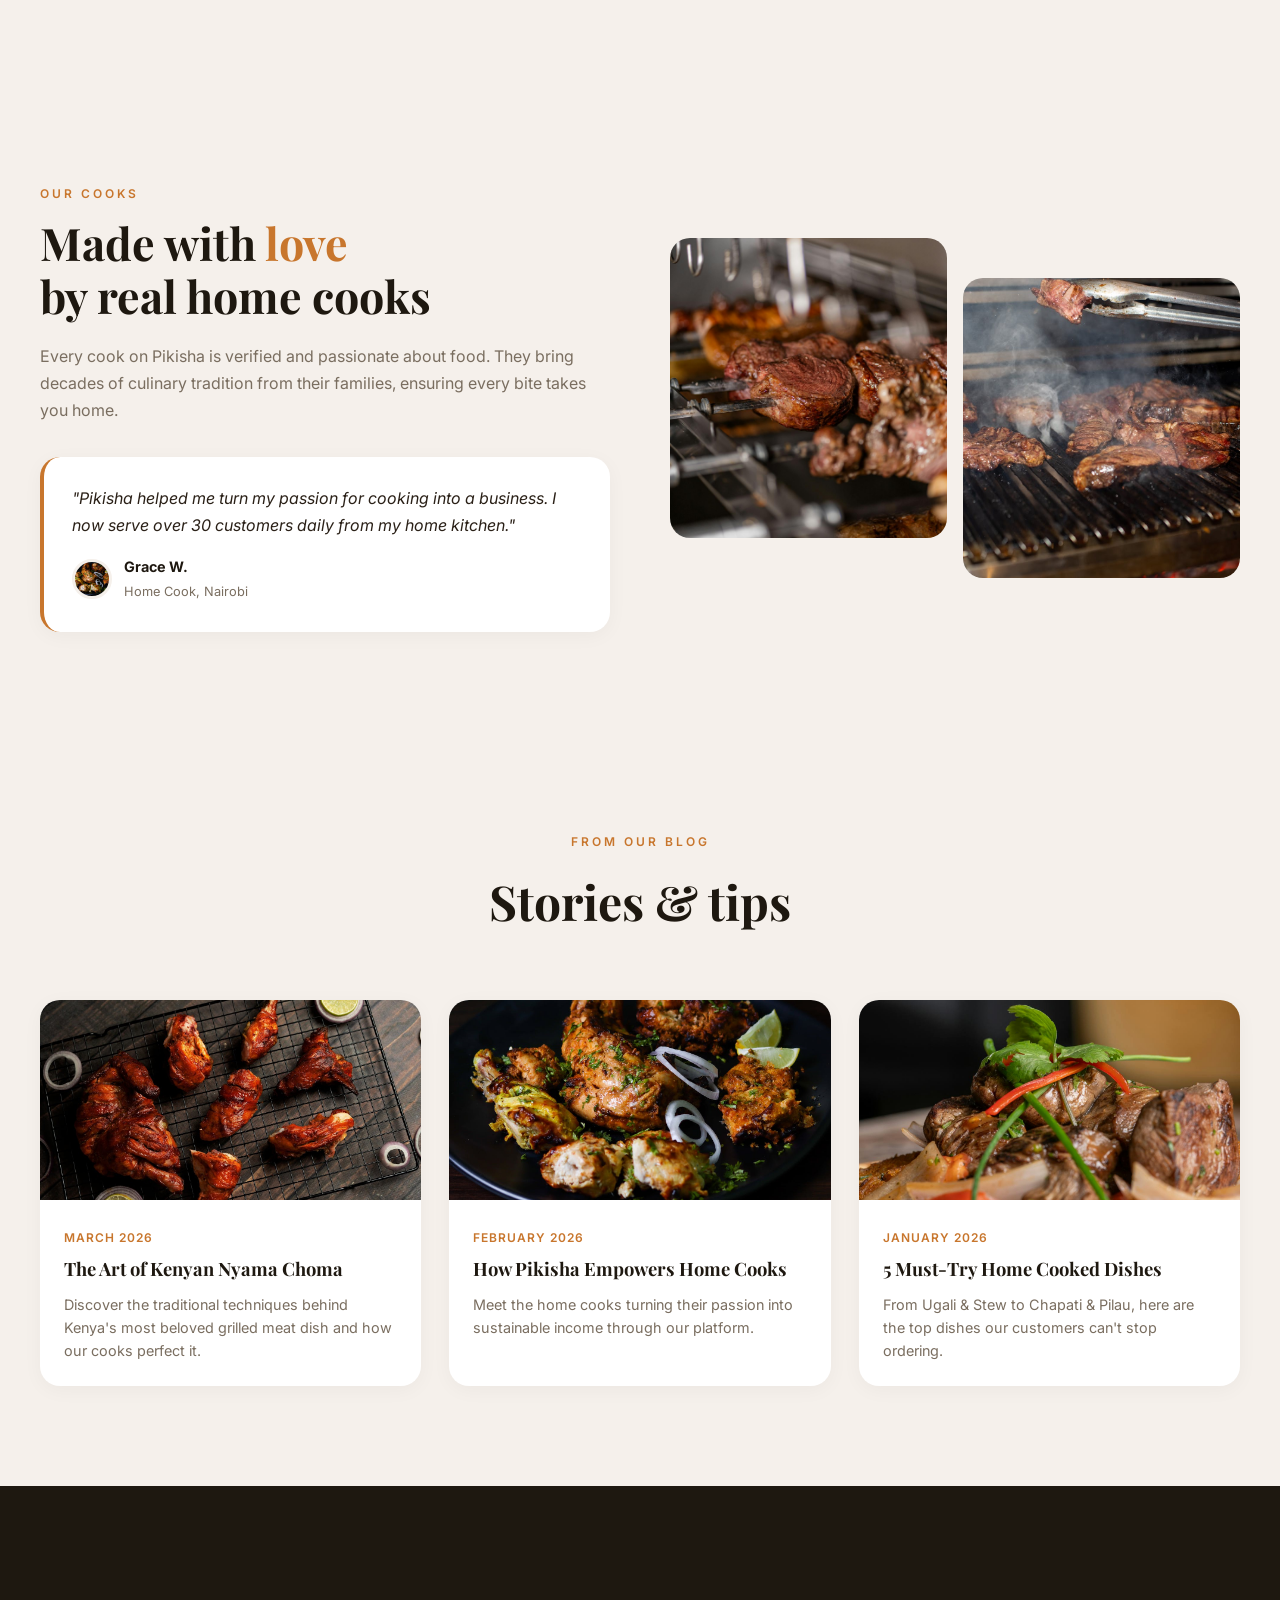
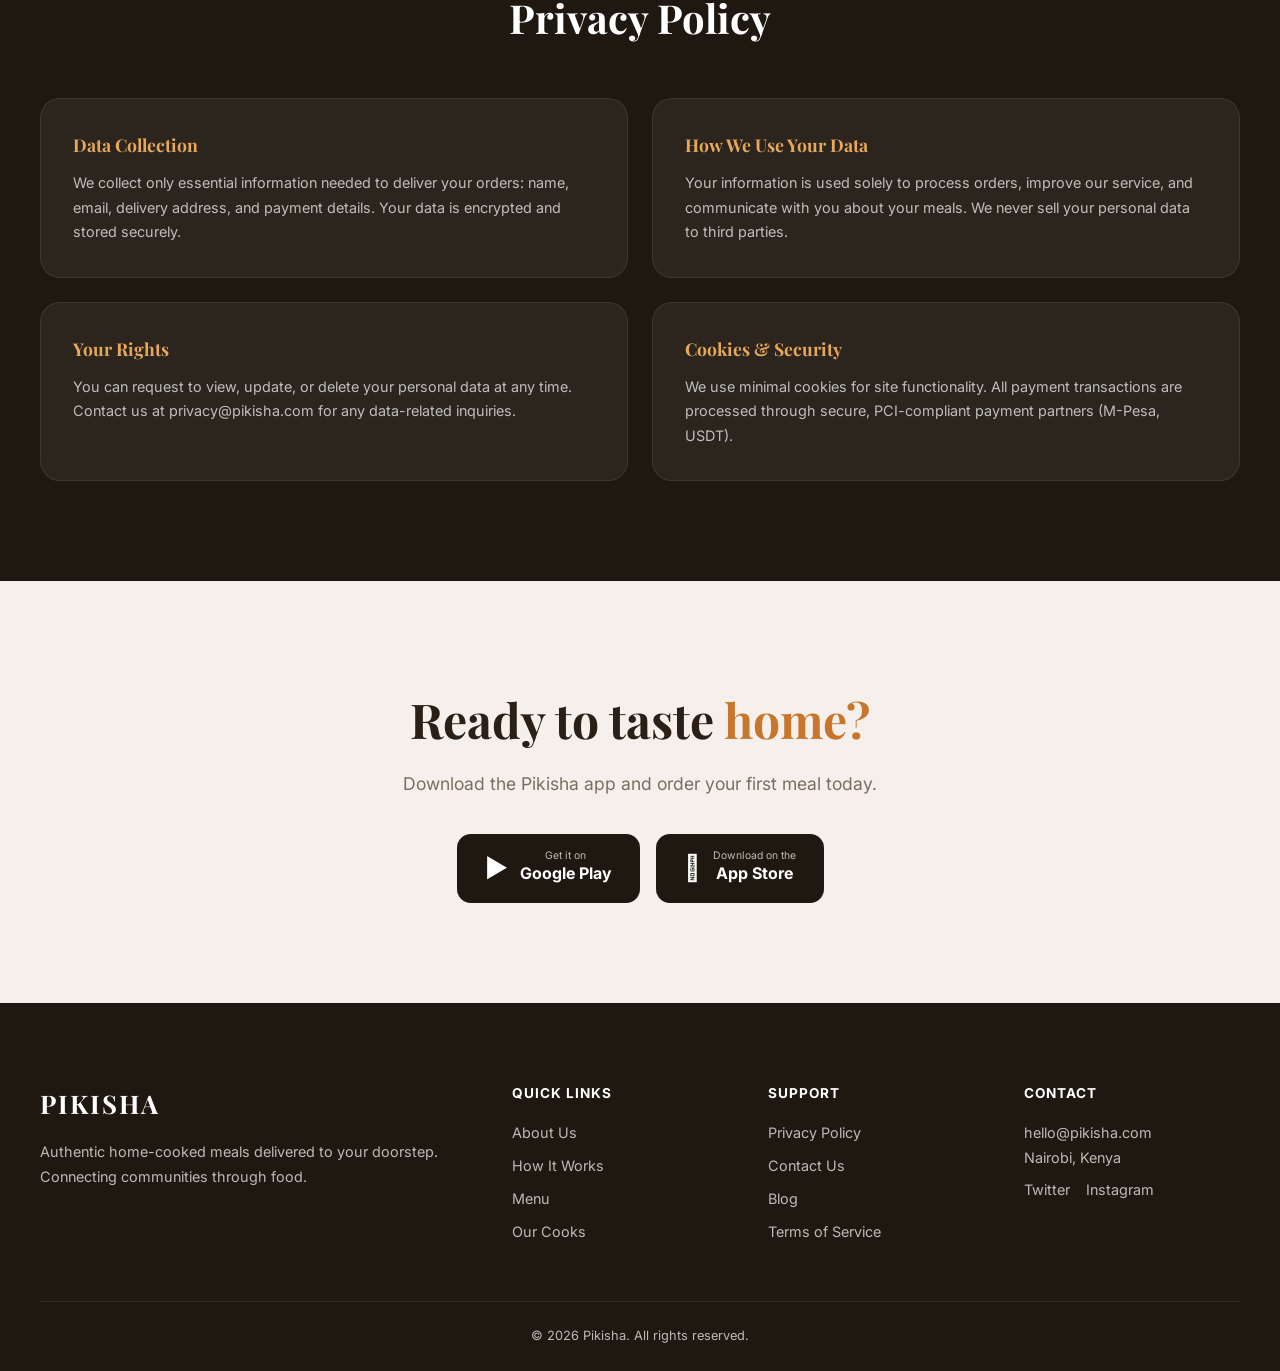
==== commit 1a2af5ff: "dsds" ====
--- a/index.html
+++ b/index.html
@@ -22,7 +22,7 @@
       </div>
       <div class="nav-right">
         <a href="#privacy" class="nav-lang">EN</a>
-        <a href="#contact" class="btn-nav">Get the App</a>
+        <a href="contact.html" class="btn-nav">Contact Us</a>
       </div>
       <button class="hamburger" id="hamburger" aria-label="Menu">
         <span></span><span></span><span></span>
@@ -273,68 +273,6 @@
     </div>
   </section>
 
-  <!-- Contact Form -->
-  <section class="contact-form-section" id="contact">
-    <div class="section-grid">
-      <div class="contact-info">
-        <p class="section-tag">GET IN TOUCH</p>
-        <h2>We'd love to<br><span class="accent">hear from you</span></h2>
-        <p class="about-text">Have a question, feedback, or want to become a cook on Pikisha? Drop us a message and we'll get back to you within 24 hours.</p>
-        <div class="contact-details">
-          <div class="contact-detail">
-            <span class="contact-icon">&#9993;</span>
-            <div>
-              <strong>Email</strong>
-              <p>hello@pikisha.com</p>
-            </div>
-          </div>
-          <div class="contact-detail">
-            <span class="contact-icon">&#9742;</span>
-            <div>
-              <strong>Phone</strong>
-              <p>+254 700 000 000</p>
-            </div>
-          </div>
-          <div class="contact-detail">
-            <span class="contact-icon">&#9873;</span>
-            <div>
-              <strong>Location</strong>
-              <p>Nairobi, Kenya</p>
-            </div>
-          </div>
-        </div>
-      </div>
-      <div class="contact-form-wrap">
-        <form class="contact-form" id="contactForm">
-          <div class="form-group">
-            <label for="contactName">Your Name</label>
-            <input type="text" id="contactName" name="name" placeholder="John Doe" required>
-          </div>
-          <div class="form-group">
-            <label for="contactEmail">Your Email</label>
-            <input type="email" id="contactEmail" name="email" placeholder="john@example.com" required>
-          </div>
-          <div class="form-group">
-            <label for="contactSubject">Subject</label>
-            <select id="contactSubject" name="subject">
-              <option value="general">General Inquiry</option>
-              <option value="support">Order Support</option>
-              <option value="cook">Become a Cook</option>
-              <option value="feedback">Feedback</option>
-              <option value="partnership">Partnership</option>
-            </select>
-          </div>
-          <div class="form-group">
-            <label for="contactMessage">Message</label>
-            <textarea id="contactMessage" name="message" rows="5" placeholder="Tell us what's on your mind..." required></textarea>
-          </div>
-          <button type="submit" class="btn-submit" id="submitBtn">Send Message</button>
-          <p class="form-status" id="formStatus"></p>
-        </form>
-      </div>
-    </div>
-  </section>
-
   <!-- Download CTA -->
   <section class="download-cta">
     <div class="contact-inner">
@@ -376,7 +314,7 @@
       <div class="footer-col">
         <h4>Support</h4>
         <a href="#privacy">Privacy Policy</a>
-        <a href="#contact">Contact Us</a>
+        <a href="contact.html">Contact Us</a>
         <a href="#blog">Blog</a>
         <a href="#">Terms of Service</a>
       </div>
